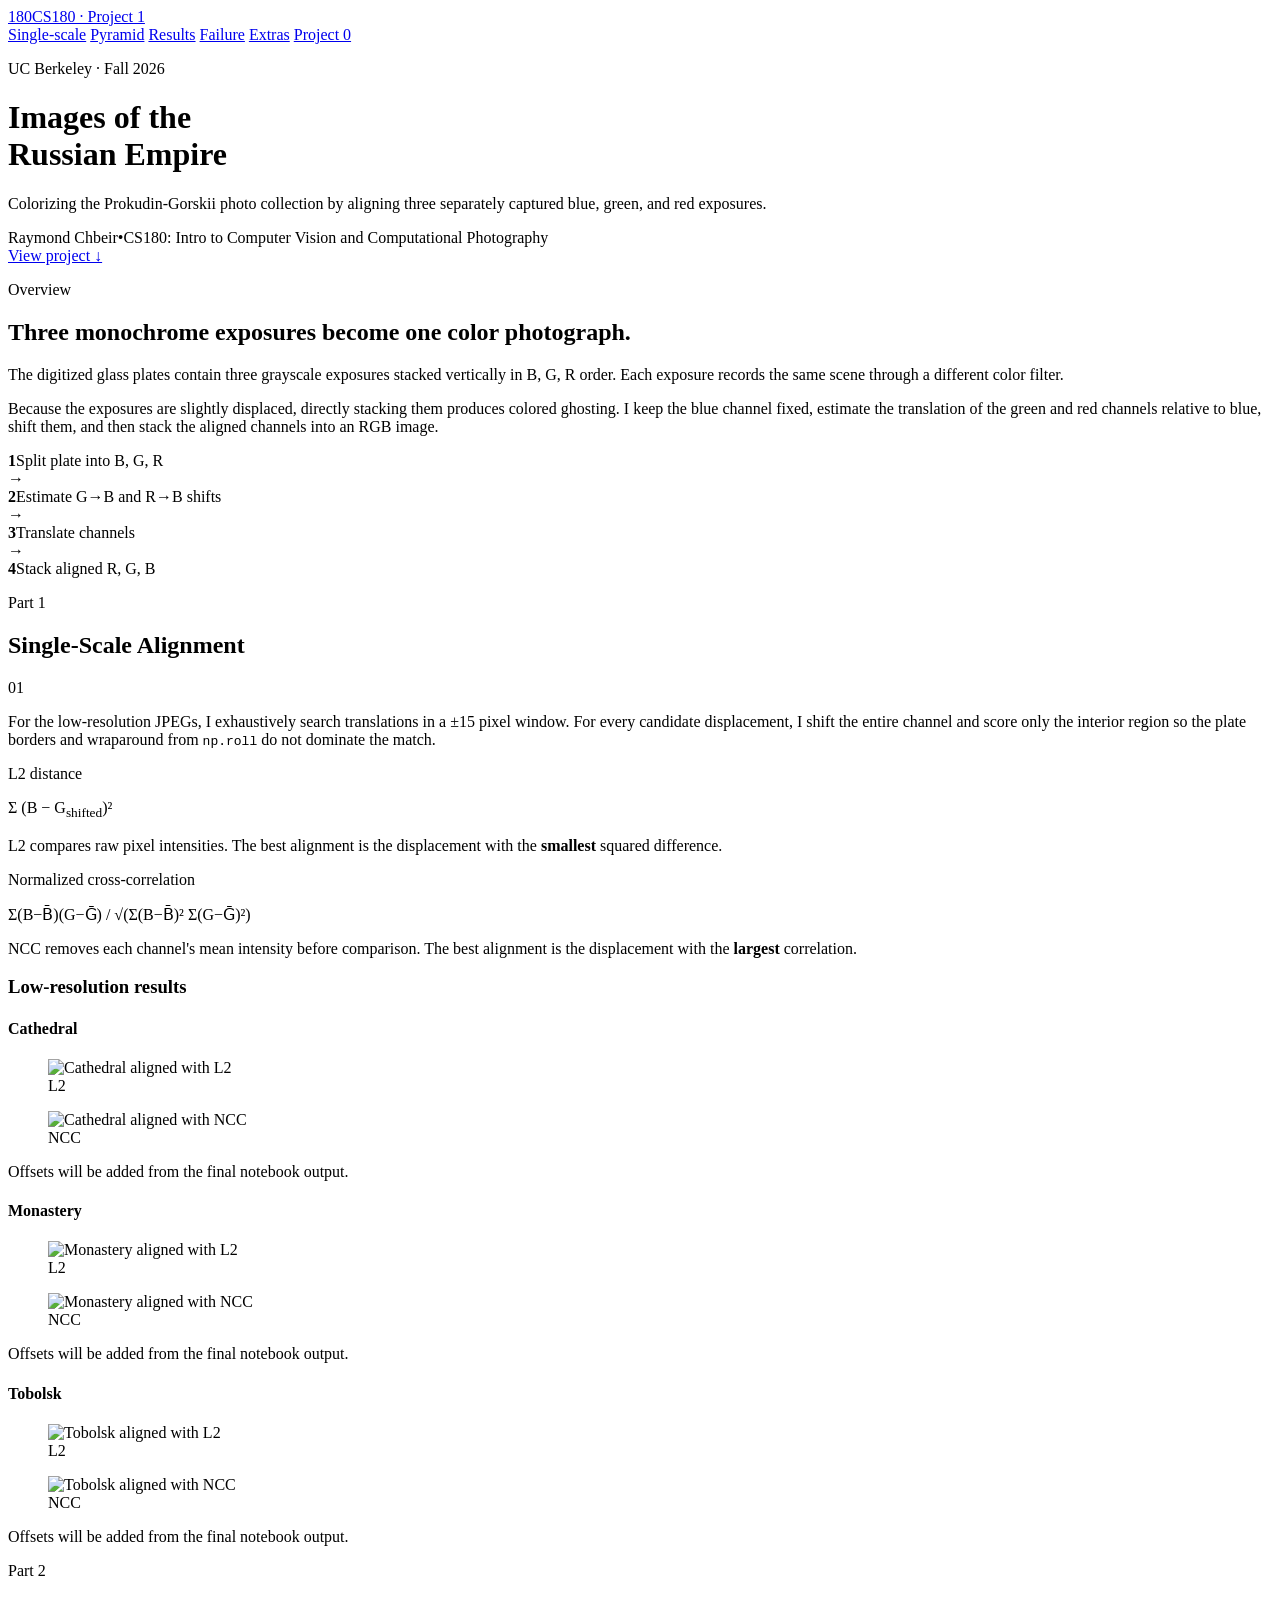
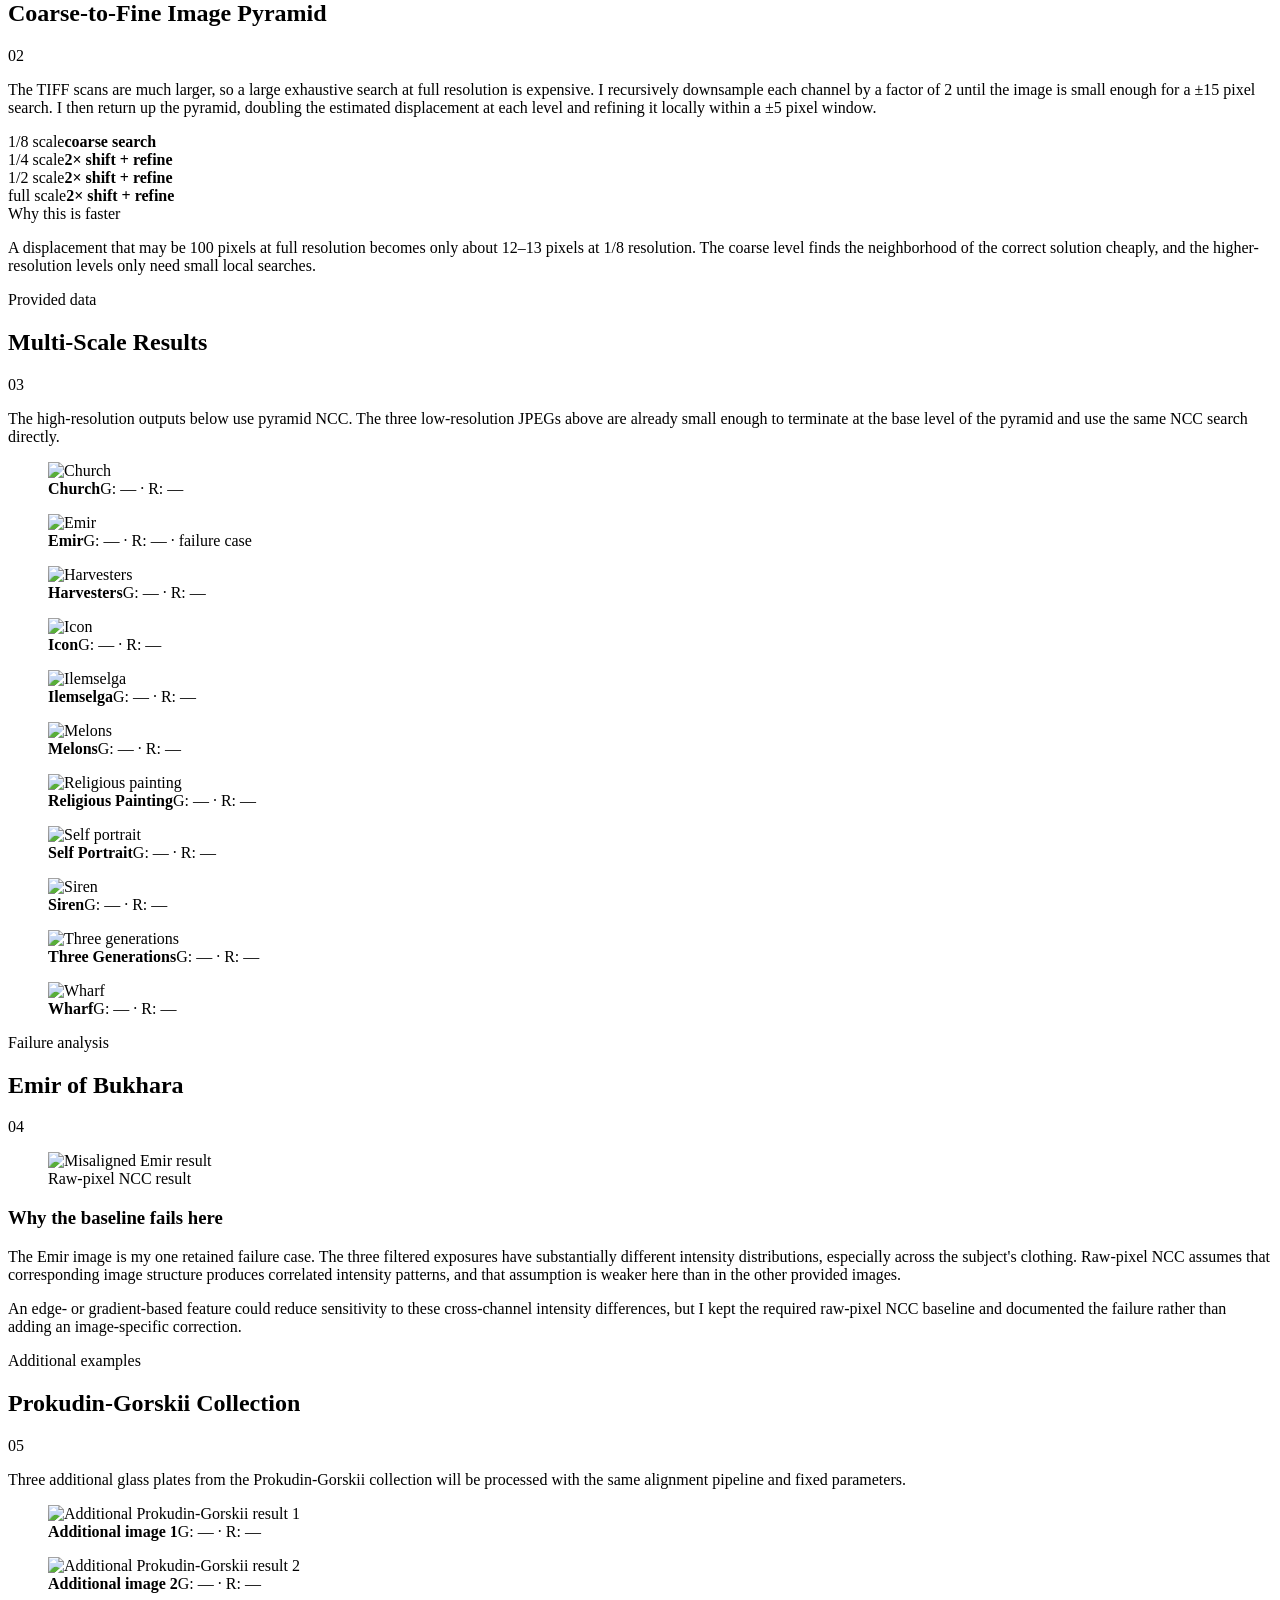
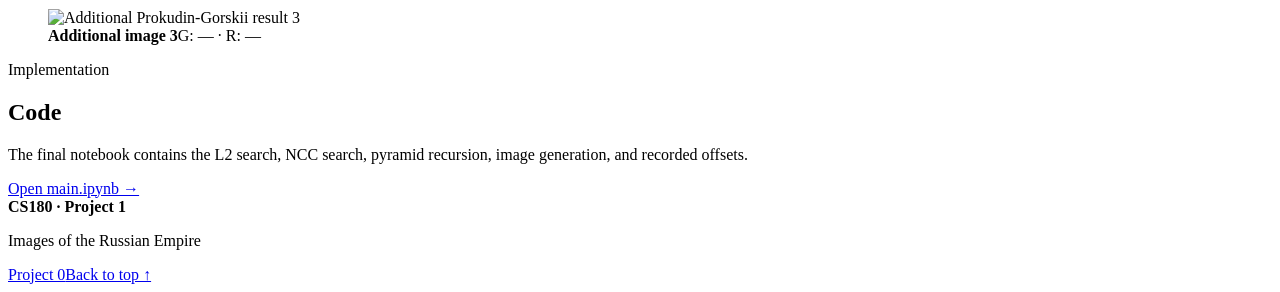
==== proj1/index.html @ a30661d8 "Add Project 1 website scaffold" ====
<!doctype html>
<html lang="en">
<head>
  <meta charset="utf-8">
  <meta name="viewport" content="width=device-width, initial-scale=1">
  <meta name="description" content="Raymond Chbeir — CS180 Project 1: Images of the Russian Empire">
  <title>CS180 Project 1 — Raymond Chbeir</title>
  <link rel="preconnect" href="https://fonts.googleapis.com">
  <link rel="preconnect" href="https://fonts.gstatic.com" crossorigin>
  <link href="https://fonts.googleapis.com/css2?family=DM+Sans:wght@400;500;600;700&family=Playfair+Display:wght@600;700&display=swap" rel="stylesheet">
  <link rel="stylesheet" href="styles.css">
</head>
<body>
<header class="hero" id="top">
  <nav class="nav shell">
    <a class="brand" href="#top"><span class="brand-mark">180</span><span>CS180 · Project 1</span></a>
    <div class="nav-links">
      <a href="#single">Single-scale</a>
      <a href="#pyramid">Pyramid</a>
      <a href="#results">Results</a>
      <a href="#failure">Failure</a>
      <a href="#extras">Extras</a>
      <a href="../">Project 0</a>
    </div>
  </nav>
  <div class="hero-content shell">
    <p class="eyebrow">UC Berkeley · Fall 2026</p>
    <h1>Images of the<br>Russian Empire</h1>
    <p class="lede">Colorizing the Prokudin-Gorskii photo collection by aligning three separately captured blue, green, and red exposures.</p>
    <div class="hero-meta"><span>Raymond Chbeir</span><span class="dot">•</span><span>CS180: Intro to Computer Vision and Computational Photography</span></div>
    <a class="scroll-btn" href="#overview">View project ↓</a>
  </div>
  <div class="hero-orb orb-one"></div><div class="hero-orb orb-two"></div>
</header>

<main>
<section class="intro shell" id="overview">
  <p class="section-kicker">Overview</p>
  <div class="intro-grid">
    <h2>Three monochrome exposures become one color photograph.</h2>
    <div>
      <p>The digitized glass plates contain three grayscale exposures stacked vertically in B, G, R order. Each exposure records the same scene through a different color filter.</p>
      <p>Because the exposures are slightly displaced, directly stacking them produces colored ghosting. I keep the blue channel fixed, estimate the translation of the green and red channels relative to blue, shift them, and then stack the aligned channels into an RGB image.</p>
    </div>
  </div>
  <div class="pipeline">
    <div><strong>1</strong><span>Split plate into B, G, R</span></div>
    <div class="arrow">→</div>
    <div><strong>2</strong><span>Estimate G→B and R→B shifts</span></div>
    <div class="arrow">→</div>
    <div><strong>3</strong><span>Translate channels</span></div>
    <div class="arrow">→</div>
    <div><strong>4</strong><span>Stack aligned R, G, B</span></div>
  </div>
</section>

<section class="project-section alt" id="single">
  <div class="shell">
    <div class="section-heading"><div><p class="section-kicker">Part 1</p><h2>Single-Scale Alignment</h2></div><span class="section-number">01</span></div>
    <p class="section-copy">For the low-resolution JPEGs, I exhaustively search translations in a ±15 pixel window. For every candidate displacement, I shift the entire channel and score only the interior region so the plate borders and wraparound from <code>np.roll</code> do not dominate the match.</p>

    <div class="method-grid">
      <article class="method-card">
        <p class="mini-label">L2 distance</p>
        <div class="formula">Σ (B − G<sub>shifted</sub>)²</div>
        <p>L2 compares raw pixel intensities. The best alignment is the displacement with the <strong>smallest</strong> squared difference.</p>
      </article>
      <article class="method-card">
        <p class="mini-label">Normalized cross-correlation</p>
        <div class="formula">Σ(B−B̄)(G−Ḡ) / √(Σ(B−B̄)² Σ(G−Ḡ)²)</div>
        <p>NCC removes each channel's mean intensity before comparison. The best alignment is the displacement with the <strong>largest</strong> correlation.</p>
      </article>
    </div>

    <h3 class="subhead">Low-resolution results</h3>
    <div class="comparison-results">
      <article class="result-pair">
        <h4>Cathedral</h4>
        <div class="pair-grid">
          <figure><img src="images/cathedral_l2.jpg" alt="Cathedral aligned with L2"><figcaption>L2</figcaption></figure>
          <figure><img src="images/cathedral_ncc.jpg" alt="Cathedral aligned with NCC"><figcaption>NCC</figcaption></figure>
        </div>
        <p class="offset">Offsets will be added from the final notebook output.</p>
      </article>
      <article class="result-pair">
        <h4>Monastery</h4>
        <div class="pair-grid">
          <figure><img src="images/monastery_l2.jpg" alt="Monastery aligned with L2"><figcaption>L2</figcaption></figure>
          <figure><img src="images/monastery_ncc.jpg" alt="Monastery aligned with NCC"><figcaption>NCC</figcaption></figure>
        </div>
        <p class="offset">Offsets will be added from the final notebook output.</p>
      </article>
      <article class="result-pair">
        <h4>Tobolsk</h4>
        <div class="pair-grid">
          <figure><img src="images/tobolsk_l2.jpg" alt="Tobolsk aligned with L2"><figcaption>L2</figcaption></figure>
          <figure><img src="images/tobolsk_ncc.jpg" alt="Tobolsk aligned with NCC"><figcaption>NCC</figcaption></figure>
        </div>
        <p class="offset">Offsets will be added from the final notebook output.</p>
      </article>
    </div>
  </div>
</section>

<section class="project-section dark" id="pyramid">
  <div class="shell">
    <div class="section-heading light-heading"><div><p class="section-kicker gold">Part 2</p><h2>Coarse-to-Fine Image Pyramid</h2></div><span class="section-number">02</span></div>
    <p class="section-copy light-copy">The TIFF scans are much larger, so a large exhaustive search at full resolution is expensive. I recursively downsample each channel by a factor of 2 until the image is small enough for a ±15 pixel search. I then return up the pyramid, doubling the estimated displacement at each level and refining it locally within a ±5 pixel window.</p>

    <div class="pyramid-visual">
      <div class="pyr-level l4"><span>1/8 scale</span><strong>coarse search</strong></div>
      <div class="pyr-level l3"><span>1/4 scale</span><strong>2× shift + refine</strong></div>
      <div class="pyr-level l2"><span>1/2 scale</span><strong>2× shift + refine</strong></div>
      <div class="pyr-level l1"><span>full scale</span><strong>2× shift + refine</strong></div>
    </div>

    <div class="explanation-card dark-card">
      <div class="explanation-label">Why this is faster</div>
      <p>A displacement that may be 100 pixels at full resolution becomes only about 12–13 pixels at 1/8 resolution. The coarse level finds the neighborhood of the correct solution cheaply, and the higher-resolution levels only need small local searches.</p>
    </div>
  </div>
</section>

<section class="project-section" id="results">
  <div class="shell">
    <div class="section-heading"><div><p class="section-kicker">Provided data</p><h2>Multi-Scale Results</h2></div><span class="section-number">03</span></div>
    <p class="section-copy">The high-resolution outputs below use pyramid NCC. The three low-resolution JPEGs above are already small enough to terminate at the base level of the pyramid and use the same NCC search directly.</p>

    <div class="result-grid">
      <figure class="result-card"><img src="images/church_pyramid_ncc.jpg" alt="Church"><figcaption><strong>Church</strong><span class="offset">G: — · R: —</span></figcaption></figure>
      <figure class="result-card failure-card"><img src="images/emir_pyramid_ncc.jpg" alt="Emir"><figcaption><strong>Emir</strong><span class="offset">G: — · R: — · failure case</span></figcaption></figure>
      <figure class="result-card"><img src="images/harvesters_pyramid_ncc.jpg" alt="Harvesters"><figcaption><strong>Harvesters</strong><span class="offset">G: — · R: —</span></figcaption></figure>
      <figure class="result-card"><img src="images/icon_pyramid_ncc.jpg" alt="Icon"><figcaption><strong>Icon</strong><span class="offset">G: — · R: —</span></figcaption></figure>
      <figure class="result-card"><img src="images/ilemselga_pyramid_ncc.jpg" alt="Ilemselga"><figcaption><strong>Ilemselga</strong><span class="offset">G: — · R: —</span></figcaption></figure>
      <figure class="result-card"><img src="images/melons_pyramid_ncc.jpg" alt="Melons"><figcaption><strong>Melons</strong><span class="offset">G: — · R: —</span></figcaption></figure>
      <figure class="result-card"><img src="images/religious_painting_pyramid_ncc.jpg" alt="Religious painting"><figcaption><strong>Religious Painting</strong><span class="offset">G: — · R: —</span></figcaption></figure>
      <figure class="result-card"><img src="images/self_portrait_pyramid_ncc.jpg" alt="Self portrait"><figcaption><strong>Self Portrait</strong><span class="offset">G: — · R: —</span></figcaption></figure>
      <figure class="result-card"><img src="images/siren_pyramid_ncc.jpg" alt="Siren"><figcaption><strong>Siren</strong><span class="offset">G: — · R: —</span></figcaption></figure>
      <figure class="result-card"><img src="images/three_generations_pyramid_ncc.jpg" alt="Three generations"><figcaption><strong>Three Generations</strong><span class="offset">G: — · R: —</span></figcaption></figure>
      <figure class="result-card"><img src="images/wharf_pyramid_ncc.jpg" alt="Wharf"><figcaption><strong>Wharf</strong><span class="offset">G: — · R: —</span></figcaption></figure>
    </div>
  </div>
</section>

<section class="project-section failure-section" id="failure">
  <div class="shell">
    <div class="section-heading"><div><p class="section-kicker">Failure analysis</p><h2>Emir of Bukhara</h2></div><span class="section-number">04</span></div>
    <div class="failure-layout">
      <figure class="failure-image"><img src="images/emir_pyramid_ncc.jpg" alt="Misaligned Emir result"><figcaption>Raw-pixel NCC result</figcaption></figure>
      <div class="failure-copy">
        <h3>Why the baseline fails here</h3>
        <p>The Emir image is my one retained failure case. The three filtered exposures have substantially different intensity distributions, especially across the subject's clothing. Raw-pixel NCC assumes that corresponding image structure produces correlated intensity patterns, and that assumption is weaker here than in the other provided images.</p>
        <p>An edge- or gradient-based feature could reduce sensitivity to these cross-channel intensity differences, but I kept the required raw-pixel NCC baseline and documented the failure rather than adding an image-specific correction.</p>
      </div>
    </div>
  </div>
</section>

<section class="project-section alt" id="extras">
  <div class="shell">
    <div class="section-heading"><div><p class="section-kicker">Additional examples</p><h2>Prokudin-Gorskii Collection</h2></div><span class="section-number">05</span></div>
    <p class="section-copy">Three additional glass plates from the Prokudin-Gorskii collection will be processed with the same alignment pipeline and fixed parameters.</p>
    <div class="result-grid extras-grid">
      <figure class="result-card"><img src="images/extra_1.jpg" alt="Additional Prokudin-Gorskii result 1"><figcaption><strong>Additional image 1</strong><span class="offset">G: — · R: —</span></figcaption></figure>
      <figure class="result-card"><img src="images/extra_2.jpg" alt="Additional Prokudin-Gorskii result 2"><figcaption><strong>Additional image 2</strong><span class="offset">G: — · R: —</span></figcaption></figure>
      <figure class="result-card"><img src="images/extra_3.jpg" alt="Additional Prokudin-Gorskii result 3"><figcaption><strong>Additional image 3</strong><span class="offset">G: — · R: —</span></figcaption></figure>
    </div>
  </div>
</section>

<section class="code-section">
  <div class="shell code-callout">
    <div><p class="section-kicker">Implementation</p><h2>Code</h2><p>The final notebook contains the L2 search, NCC search, pyramid recursion, image generation, and recorded offsets.</p></div>
    <a class="code-link" href="code/main.ipynb">Open main.ipynb →</a>
  </div>
</section>
</main>

<footer><div class="shell footer-content"><div><strong>CS180 · Project 1</strong><p>Images of the Russian Empire</p></div><div class="footer-links"><a href="../">Project 0</a><a href="#top">Back to top ↑</a></div></div></footer>
</body>
</html>
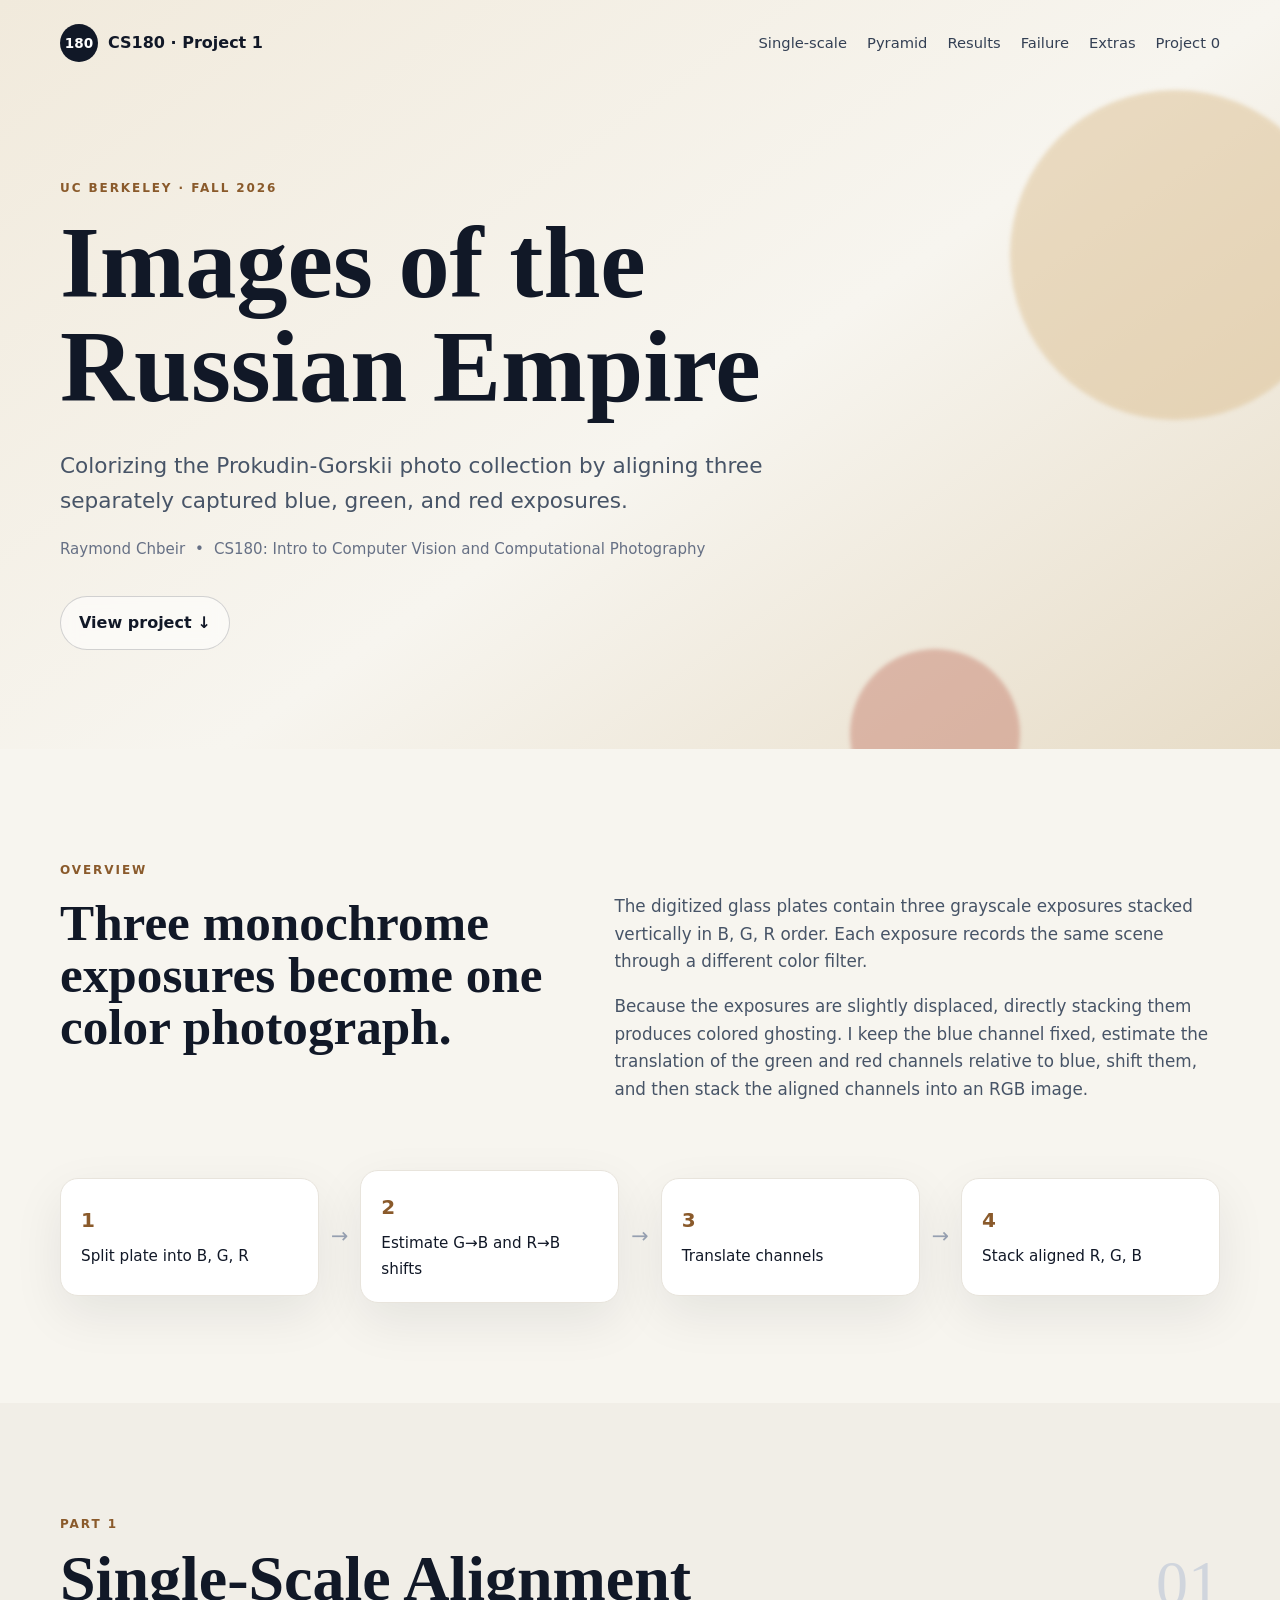
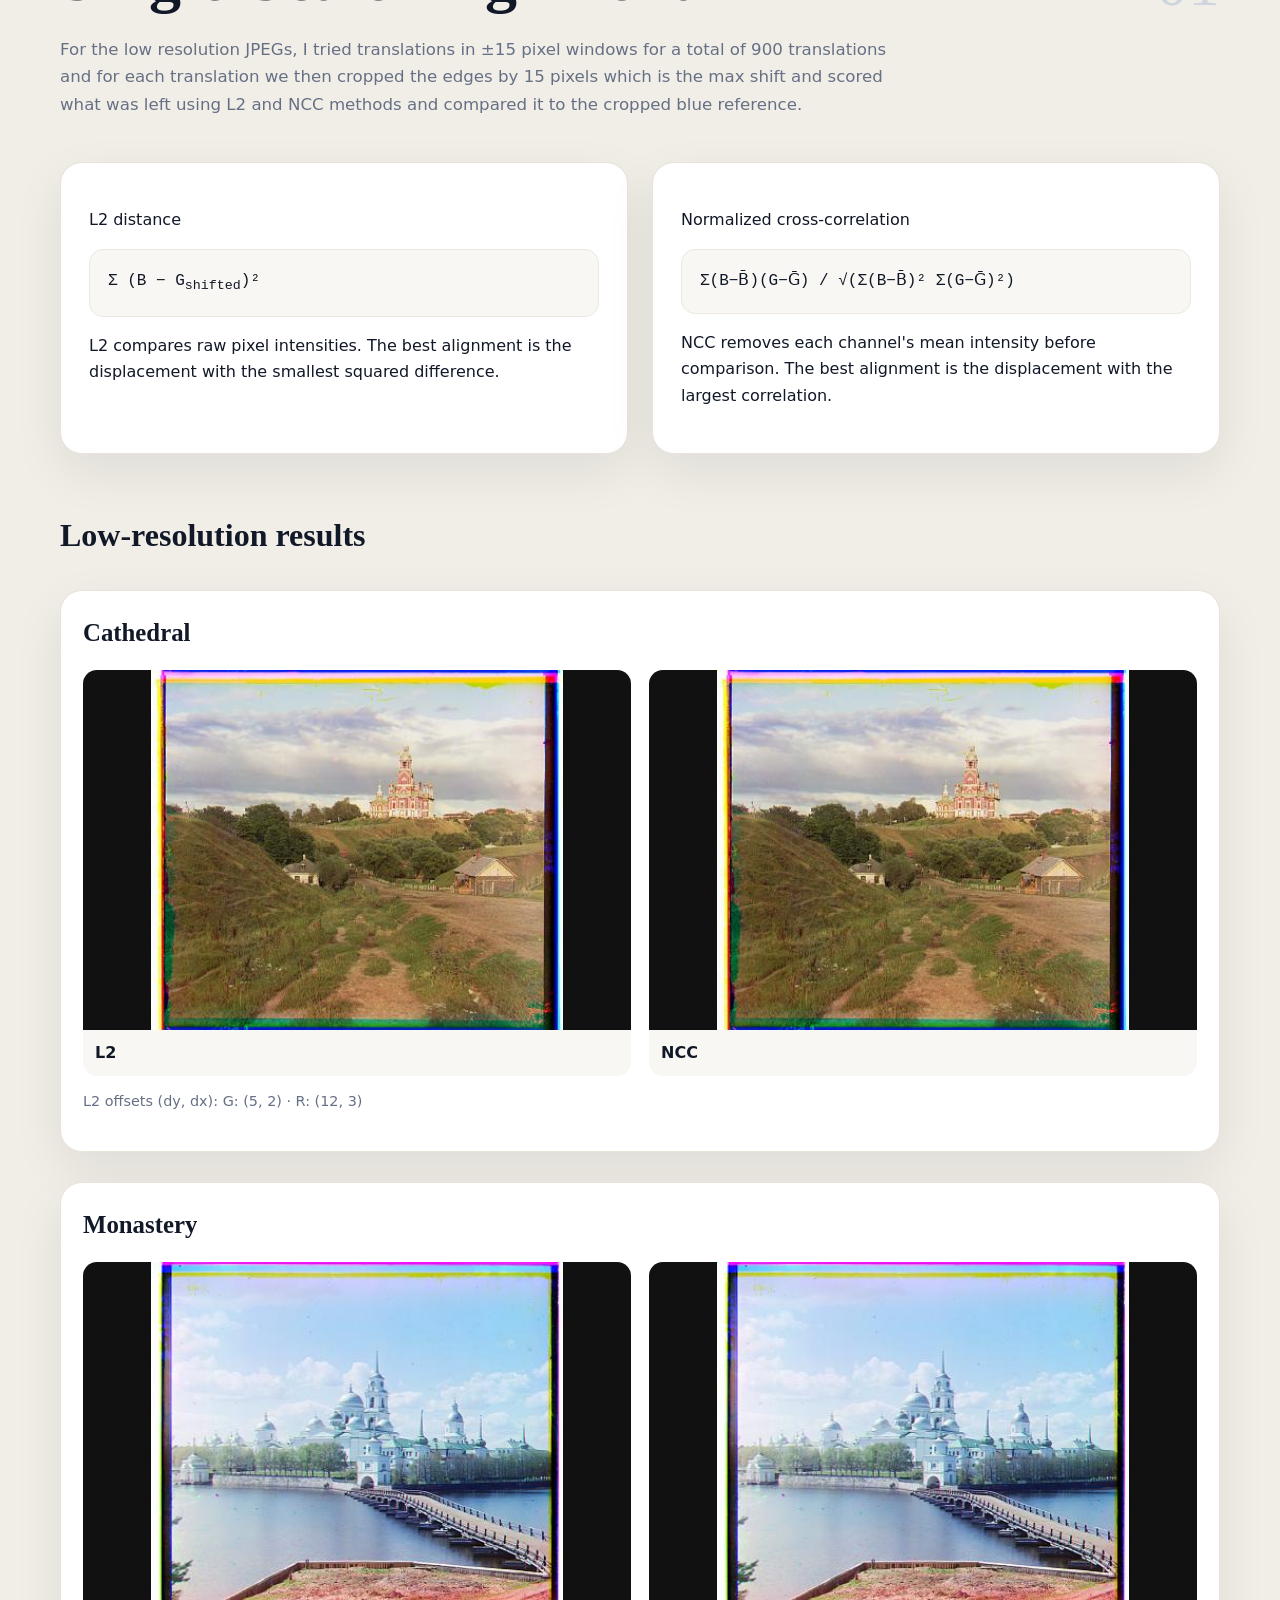
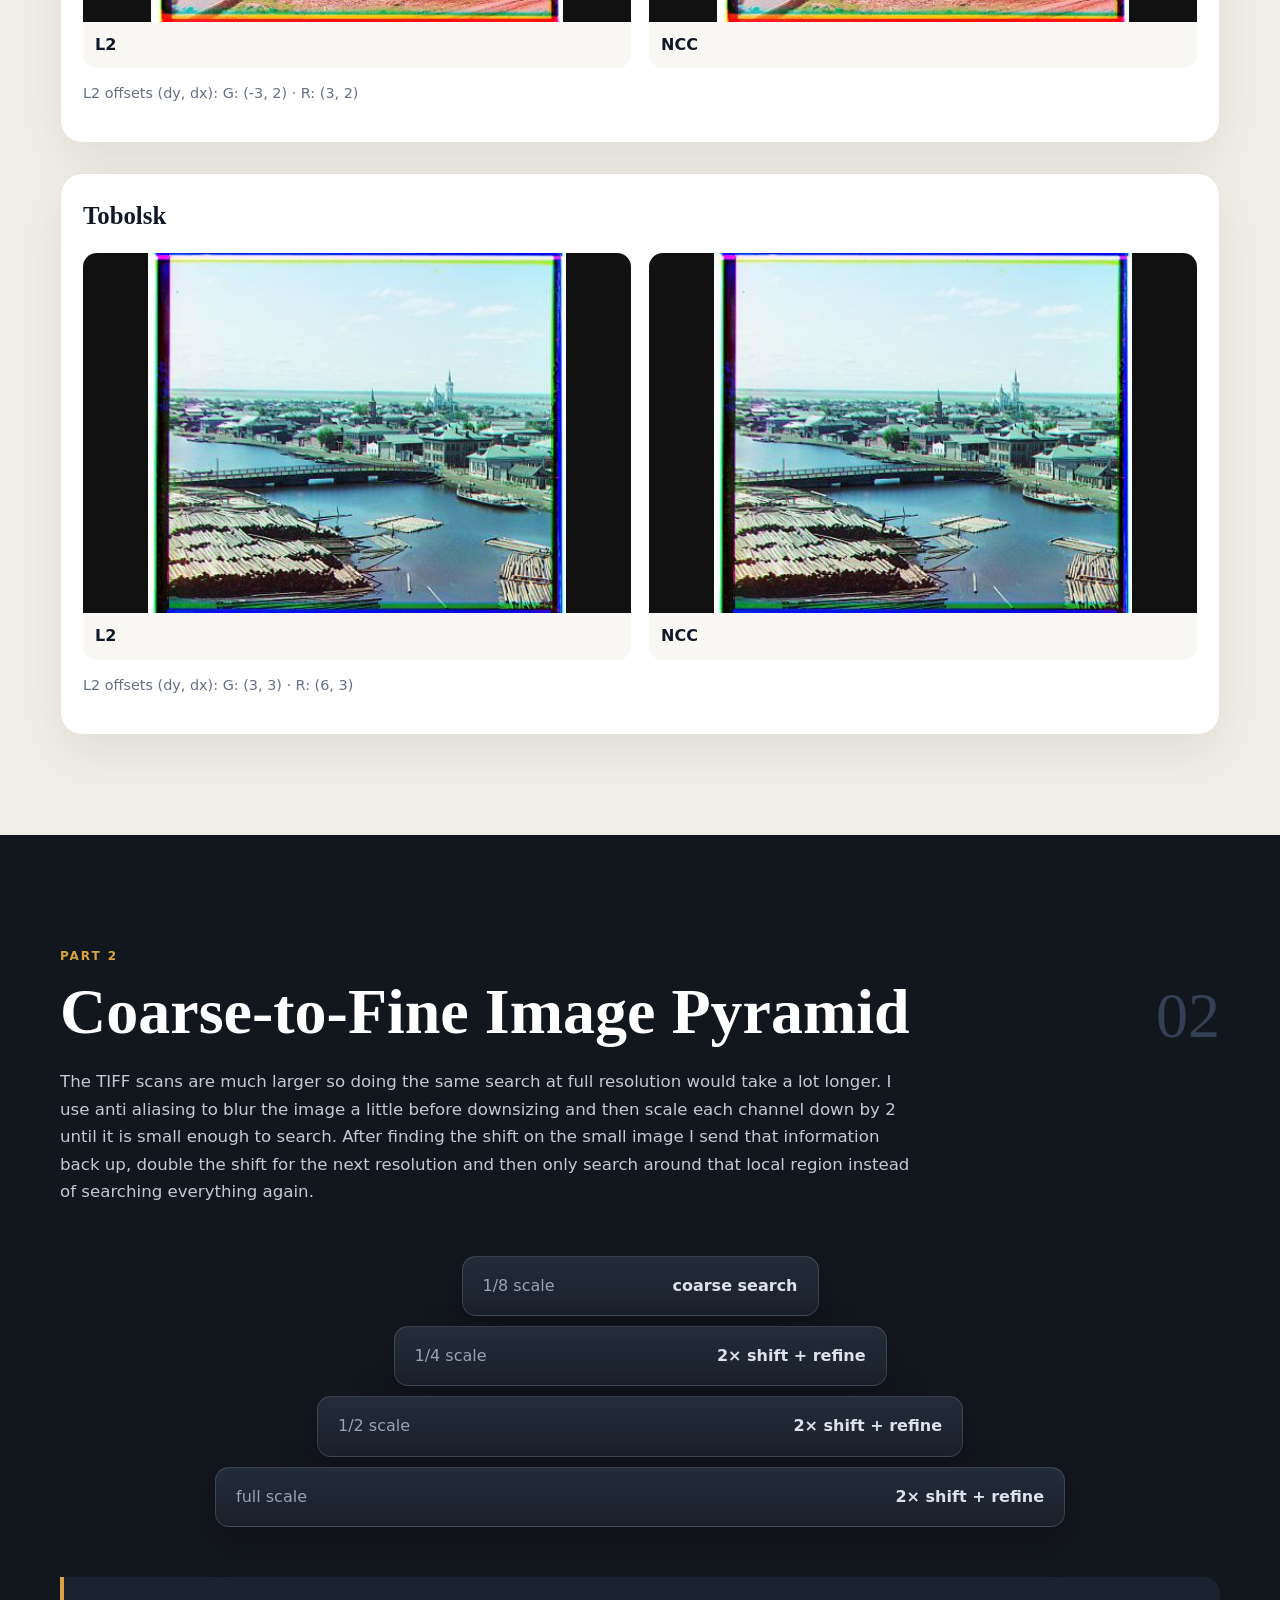
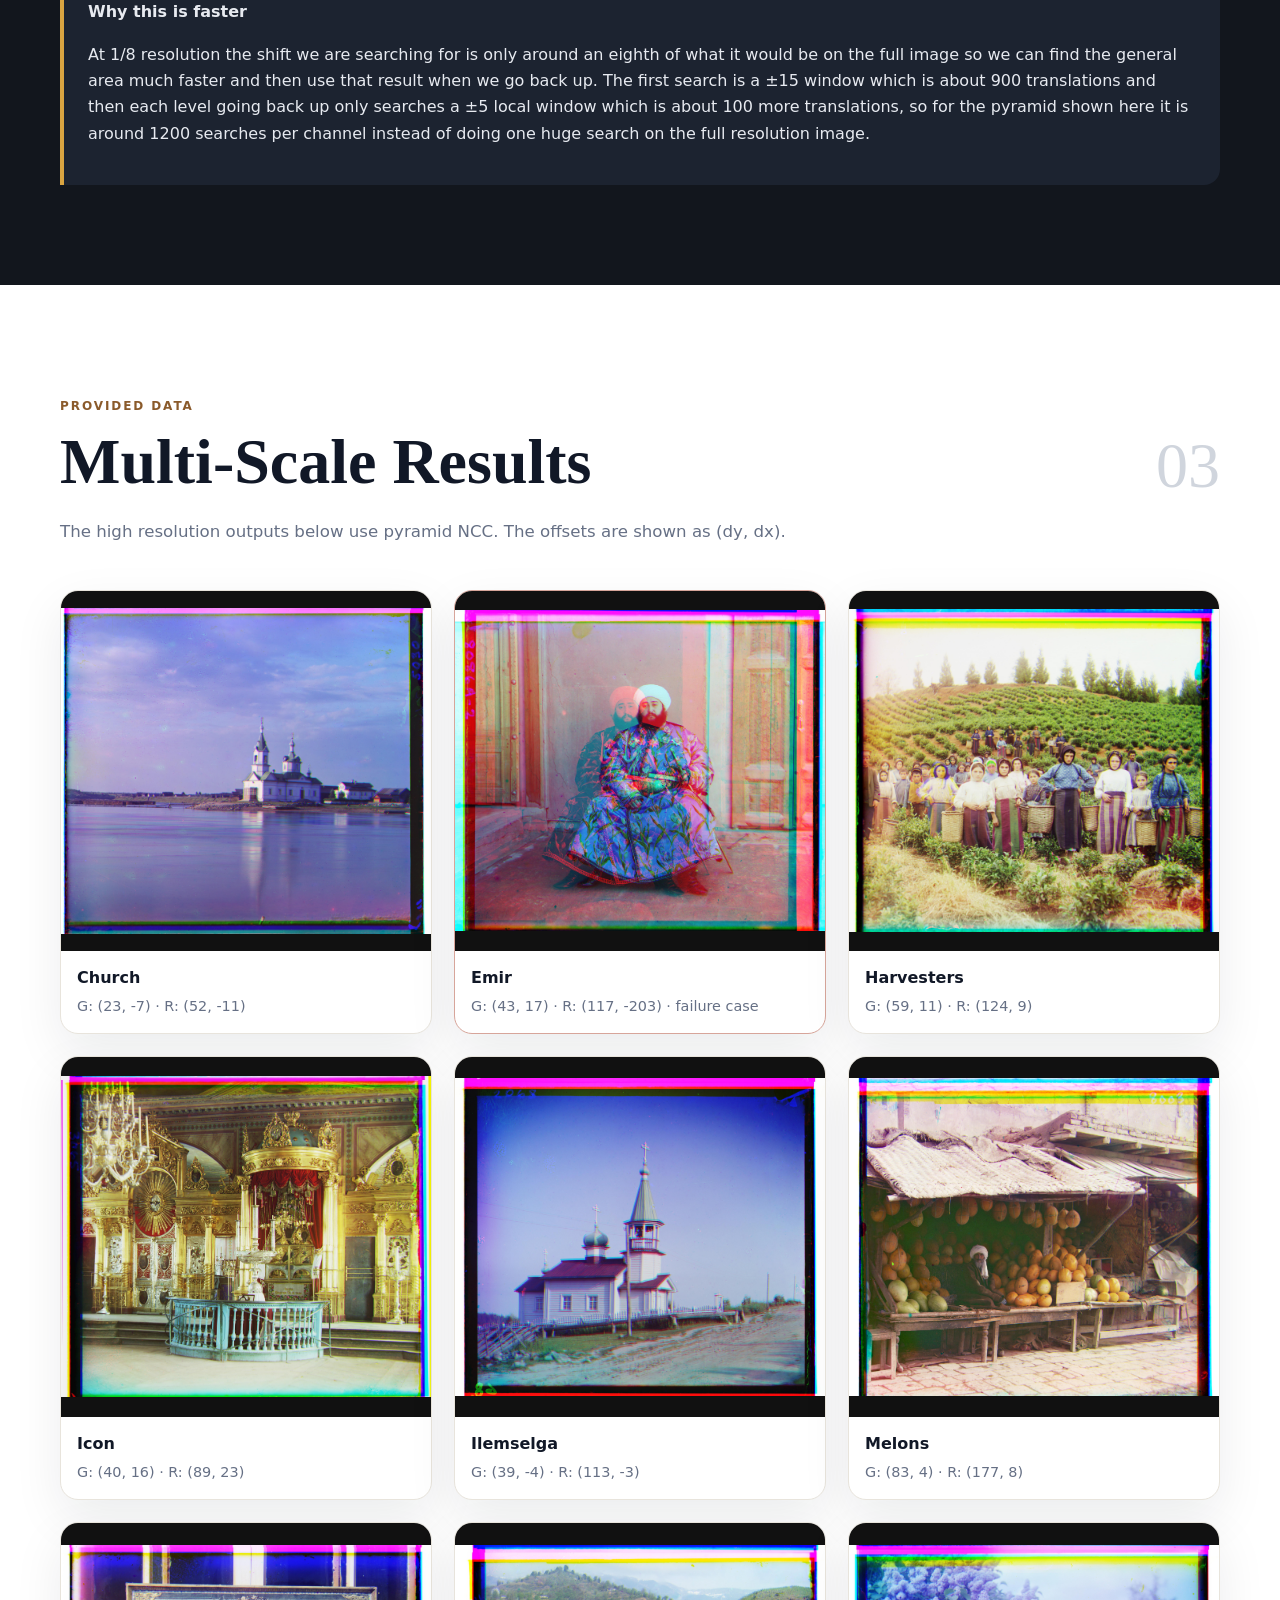
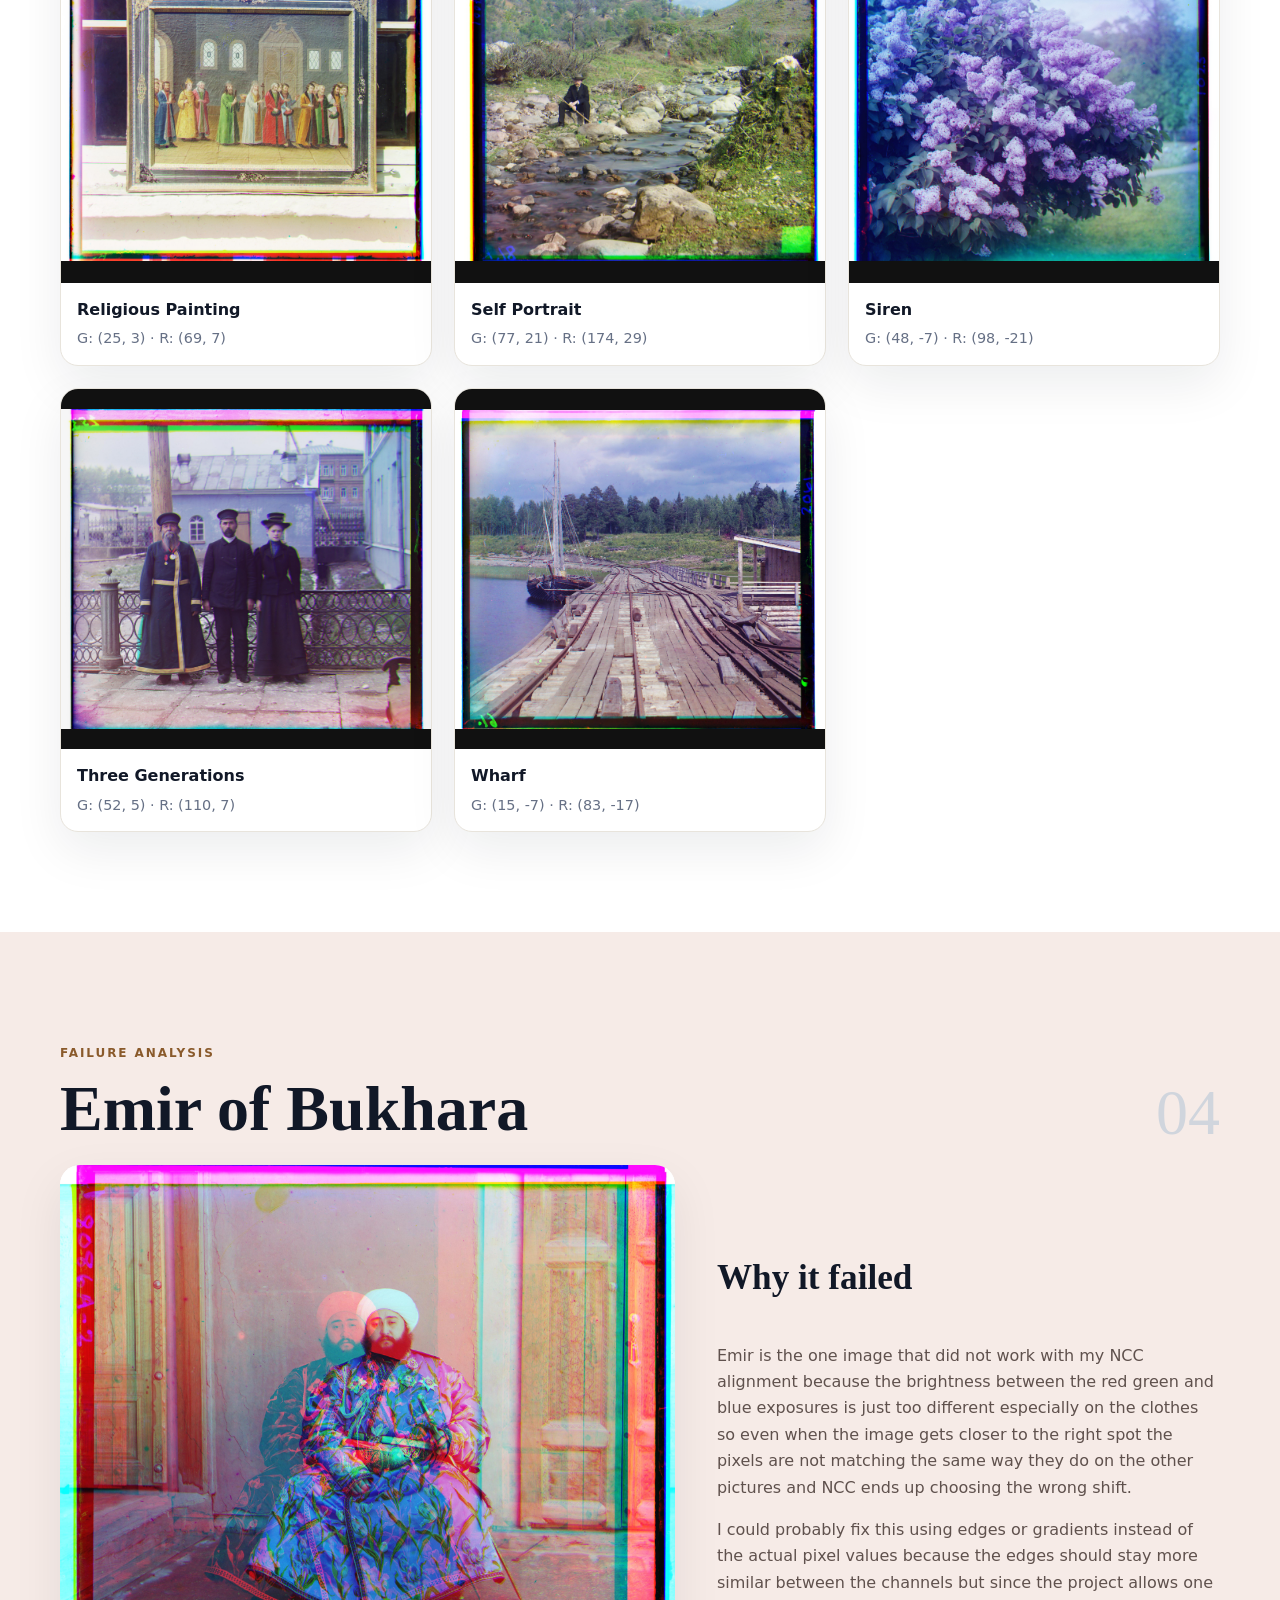
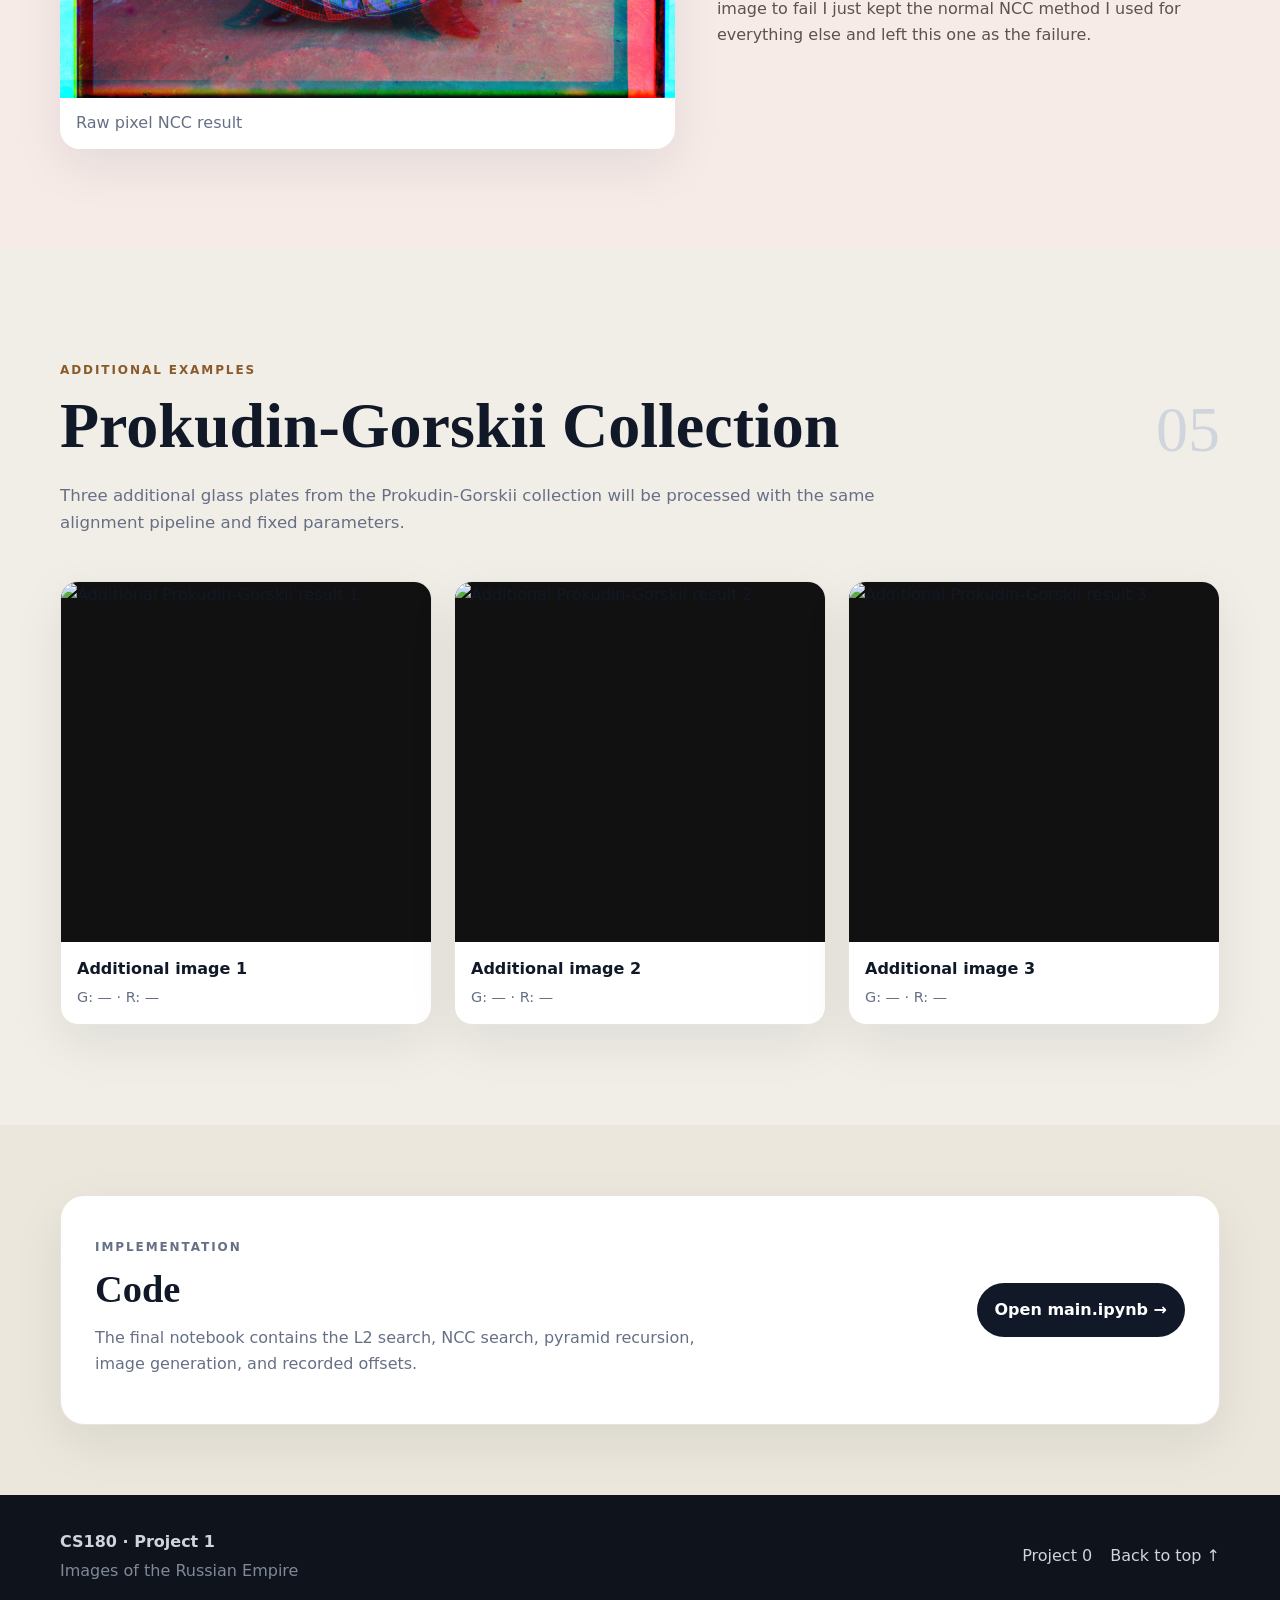
==== commit 65f15bc7: "Update Project 1 writeup, offsets, pyramid explanation, and image path" ====
--- a/proj1/index.html
+++ b/proj1/index.html
@@ -57,18 +57,18 @@
 <section class="project-section alt" id="single">
   <div class="shell">
     <div class="section-heading"><div><p class="section-kicker">Part 1</p><h2>Single-Scale Alignment</h2></div><span class="section-number">01</span></div>
-    <p class="section-copy">For the low-resolution JPEGs, I exhaustively search translations in a ±15 pixel window. For every candidate displacement, I shift the entire channel and score only the interior region so the plate borders and wraparound from <code>np.roll</code> do not dominate the match.</p>
+    <p class="section-copy">For the low resolution JPEGs, I tried translations in ±15 pixel windows for a total of 900 translations and for each translation we then cropped the edges by 15 pixels which is the max shift and scored what was left using L2 and NCC methods and compared it to the cropped blue reference.</p>
 
     <div class="method-grid">
       <article class="method-card">
-        <p class="mini-label">L2 distance</p>
+        <p>L2 distance</p>
         <div class="formula">Σ (B − G<sub>shifted</sub>)²</div>
-        <p>L2 compares raw pixel intensities. The best alignment is the displacement with the <strong>smallest</strong> squared difference.</p>
+        <p>L2 compares raw pixel intensities. The best alignment is the displacement with the smallest squared difference.</p>
       </article>
       <article class="method-card">
-        <p class="mini-label">Normalized cross-correlation</p>
+        <p>Normalized cross-correlation</p>
         <div class="formula">Σ(B−B̄)(G−Ḡ) / √(Σ(B−B̄)² Σ(G−Ḡ)²)</div>
-        <p>NCC removes each channel's mean intensity before comparison. The best alignment is the displacement with the <strong>largest</strong> correlation.</p>
+        <p>NCC removes each channel's mean intensity before comparison. The best alignment is the displacement with the largest correlation.</p>
       </article>
     </div>
 
@@ -80,7 +80,7 @@
           <figure><img src="images/cathedral_l2.jpg" alt="Cathedral aligned with L2"><figcaption>L2</figcaption></figure>
           <figure><img src="images/cathedral_ncc.jpg" alt="Cathedral aligned with NCC"><figcaption>NCC</figcaption></figure>
         </div>
-        <p class="offset">Offsets will be added from the final notebook output.</p>
+        <p class="offset">L2 offsets (dy, dx): G: (5, 2) · R: (12, 3)</p>
       </article>
       <article class="result-pair">
         <h4>Monastery</h4>
@@ -88,7 +88,7 @@
           <figure><img src="images/monastery_l2.jpg" alt="Monastery aligned with L2"><figcaption>L2</figcaption></figure>
           <figure><img src="images/monastery_ncc.jpg" alt="Monastery aligned with NCC"><figcaption>NCC</figcaption></figure>
         </div>
-        <p class="offset">Offsets will be added from the final notebook output.</p>
+        <p class="offset">L2 offsets (dy, dx): G: (-3, 2) · R: (3, 2)</p>
       </article>
       <article class="result-pair">
         <h4>Tobolsk</h4>
@@ -96,7 +96,7 @@
           <figure><img src="images/tobolsk_l2.jpg" alt="Tobolsk aligned with L2"><figcaption>L2</figcaption></figure>
           <figure><img src="images/tobolsk_ncc.jpg" alt="Tobolsk aligned with NCC"><figcaption>NCC</figcaption></figure>
         </div>
-        <p class="offset">Offsets will be added from the final notebook output.</p>
+        <p class="offset">L2 offsets (dy, dx): G: (3, 3) · R: (6, 3)</p>
       </article>
     </div>
   </div>
@@ -105,7 +105,7 @@
 <section class="project-section dark" id="pyramid">
   <div class="shell">
     <div class="section-heading light-heading"><div><p class="section-kicker gold">Part 2</p><h2>Coarse-to-Fine Image Pyramid</h2></div><span class="section-number">02</span></div>
-    <p class="section-copy light-copy">The TIFF scans are much larger, so a large exhaustive search at full resolution is expensive. I recursively downsample each channel by a factor of 2 until the image is small enough for a ±15 pixel search. I then return up the pyramid, doubling the estimated displacement at each level and refining it locally within a ±5 pixel window.</p>
+    <p class="section-copy light-copy">The TIFF scans are much larger so doing the same search at full resolution would take a lot longer. I use anti aliasing to blur the image a little before downsizing and then scale each channel down by 2 until it is small enough to search. After finding the shift on the small image I send that information back up, double the shift for the next resolution and then only search around that local region instead of searching everything again.</p>
 
     <div class="pyramid-visual">
       <div class="pyr-level l4"><span>1/8 scale</span><strong>coarse search</strong></div>
@@ -116,7 +116,7 @@
 
     <div class="explanation-card dark-card">
       <div class="explanation-label">Why this is faster</div>
-      <p>A displacement that may be 100 pixels at full resolution becomes only about 12–13 pixels at 1/8 resolution. The coarse level finds the neighborhood of the correct solution cheaply, and the higher-resolution levels only need small local searches.</p>
+      <p>At 1/8 resolution the shift we are searching for is only around an eighth of what it would be on the full image so we can find the general area much faster and then use that result when we go back up. The first search is a ±15 window which is about 900 translations and then each level going back up only searches a ±5 local window which is about 100 more translations, so for the pyramid shown here it is around 1200 searches per channel instead of doing one huge search on the full resolution image.</p>
     </div>
   </div>
 </section>
@@ -124,20 +124,20 @@
 <section class="project-section" id="results">
   <div class="shell">
     <div class="section-heading"><div><p class="section-kicker">Provided data</p><h2>Multi-Scale Results</h2></div><span class="section-number">03</span></div>
-    <p class="section-copy">The high-resolution outputs below use pyramid NCC. The three low-resolution JPEGs above are already small enough to terminate at the base level of the pyramid and use the same NCC search directly.</p>
+    <p class="section-copy">The high resolution outputs below use pyramid NCC. The offsets are shown as (dy, dx).</p>
 
     <div class="result-grid">
-      <figure class="result-card"><img src="images/church_pyramid_ncc.jpg" alt="Church"><figcaption><strong>Church</strong><span class="offset">G: — · R: —</span></figcaption></figure>
-      <figure class="result-card failure-card"><img src="images/emir_pyramid_ncc.jpg" alt="Emir"><figcaption><strong>Emir</strong><span class="offset">G: — · R: — · failure case</span></figcaption></figure>
-      <figure class="result-card"><img src="images/harvesters_pyramid_ncc.jpg" alt="Harvesters"><figcaption><strong>Harvesters</strong><span class="offset">G: — · R: —</span></figcaption></figure>
-      <figure class="result-card"><img src="images/icon_pyramid_ncc.jpg" alt="Icon"><figcaption><strong>Icon</strong><span class="offset">G: — · R: —</span></figcaption></figure>
-      <figure class="result-card"><img src="images/ilemselga_pyramid_ncc.jpg" alt="Ilemselga"><figcaption><strong>Ilemselga</strong><span class="offset">G: — · R: —</span></figcaption></figure>
-      <figure class="result-card"><img src="images/melons_pyramid_ncc.jpg" alt="Melons"><figcaption><strong>Melons</strong><span class="offset">G: — · R: —</span></figcaption></figure>
-      <figure class="result-card"><img src="images/religious_painting_pyramid_ncc.jpg" alt="Religious painting"><figcaption><strong>Religious Painting</strong><span class="offset">G: — · R: —</span></figcaption></figure>
-      <figure class="result-card"><img src="images/self_portrait_pyramid_ncc.jpg" alt="Self portrait"><figcaption><strong>Self Portrait</strong><span class="offset">G: — · R: —</span></figcaption></figure>
-      <figure class="result-card"><img src="images/siren_pyramid_ncc.jpg" alt="Siren"><figcaption><strong>Siren</strong><span class="offset">G: — · R: —</span></figcaption></figure>
-      <figure class="result-card"><img src="images/three_generations_pyramid_ncc.jpg" alt="Three generations"><figcaption><strong>Three Generations</strong><span class="offset">G: — · R: —</span></figcaption></figure>
-      <figure class="result-card"><img src="images/wharf_pyramid_ncc.jpg" alt="Wharf"><figcaption><strong>Wharf</strong><span class="offset">G: — · R: —</span></figcaption></figure>
+      <figure class="result-card"><img src="images/church_pyramid_ncc.jpg" alt="Church"><figcaption><strong>Church</strong><span class="offset">G: (23, -7) · R: (52, -11)</span></figcaption></figure>
+      <figure class="result-card failure-card"><img src="images/emir_pyramid_ncc.jpg" alt="Emir"><figcaption><strong>Emir</strong><span class="offset">G: (43, 17) · R: (117, -203) · failure case</span></figcaption></figure>
+      <figure class="result-card"><img src="images/harvesters_pyramid_ncc.jpg" alt="Harvesters"><figcaption><strong>Harvesters</strong><span class="offset">G: (59, 11) · R: (124, 9)</span></figcaption></figure>
+      <figure class="result-card"><img src="images/icon_pyramid_ncc.jpg" alt="Icon"><figcaption><strong>Icon</strong><span class="offset">G: (40, 16) · R: (89, 23)</span></figcaption></figure>
+      <figure class="result-card"><img src="images/ilemselga_pyramid_ncc.jpg" alt="Ilemselga"><figcaption><strong>Ilemselga</strong><span class="offset">G: (39, -4) · R: (113, -3)</span></figcaption></figure>
+      <figure class="result-card"><img src="images/melons_pyramid_ncc.jpg" alt="Melons"><figcaption><strong>Melons</strong><span class="offset">G: (83, 4) · R: (177, 8)</span></figcaption></figure>
+      <figure class="result-card"><img src="images/religous_painting_pyramid_ncc.jpg" alt="Religious painting"><figcaption><strong>Religious Painting</strong><span class="offset">G: (25, 3) · R: (69, 7)</span></figcaption></figure>
+      <figure class="result-card"><img src="images/self_portrait_pyramid_ncc.jpg" alt="Self portrait"><figcaption><strong>Self Portrait</strong><span class="offset">G: (77, 21) · R: (174, 29)</span></figcaption></figure>
+      <figure class="result-card"><img src="images/siren_pyramid_ncc.jpg" alt="Siren"><figcaption><strong>Siren</strong><span class="offset">G: (48, -7) · R: (98, -21)</span></figcaption></figure>
+      <figure class="result-card"><img src="images/three_generations_pyramid_ncc.jpg" alt="Three generations"><figcaption><strong>Three Generations</strong><span class="offset">G: (52, 5) · R: (110, 7)</span></figcaption></figure>
+      <figure class="result-card"><img src="images/wharf_pyramid_ncc.jpg" alt="Wharf"><figcaption><strong>Wharf</strong><span class="offset">G: (15, -7) · R: (83, -17)</span></figcaption></figure>
     </div>
   </div>
 </section>
@@ -146,11 +146,11 @@
   <div class="shell">
     <div class="section-heading"><div><p class="section-kicker">Failure analysis</p><h2>Emir of Bukhara</h2></div><span class="section-number">04</span></div>
     <div class="failure-layout">
-      <figure class="failure-image"><img src="images/emir_pyramid_ncc.jpg" alt="Misaligned Emir result"><figcaption>Raw-pixel NCC result</figcaption></figure>
+      <figure class="failure-image"><img src="images/emir_pyramid_ncc.jpg" alt="Misaligned Emir result"><figcaption>Raw pixel NCC result</figcaption></figure>
       <div class="failure-copy">
-        <h3>Why the baseline fails here</h3>
-        <p>The Emir image is my one retained failure case. The three filtered exposures have substantially different intensity distributions, especially across the subject's clothing. Raw-pixel NCC assumes that corresponding image structure produces correlated intensity patterns, and that assumption is weaker here than in the other provided images.</p>
-        <p>An edge- or gradient-based feature could reduce sensitivity to these cross-channel intensity differences, but I kept the required raw-pixel NCC baseline and documented the failure rather than adding an image-specific correction.</p>
+        <h3>Why it failed</h3>
+        <p>Emir is the one image that did not work with my NCC alignment because the brightness between the red green and blue exposures is just too different especially on the clothes so even when the image gets closer to the right spot the pixels are not matching the same way they do on the other pictures and NCC ends up choosing the wrong shift.</p>
+        <p>I could probably fix this using edges or gradients instead of the actual pixel values because the edges should stay more similar between the channels but since the project allows one image to fail I just kept the normal NCC method I used for everything else and left this one as the failure.</p>
       </div>
     </div>
   </div>
--- a/proj1/styles.css
+++ b/proj1/styles.css
@@ -0,0 +1,112 @@
+:root{
+  --ink:#111827;
+  --muted:#667085;
+  --paper:#f7f5ef;
+  --white:#ffffff;
+  --line:#e8e4dc;
+  --accent:#8a5a2b;
+  --accent-2:#d9a441;
+  --dark:#12161d;
+  --dark-2:#1c2330;
+  --shadow:0 18px 50px rgba(17,24,39,.08);
+}
+*{box-sizing:border-box}
+html{scroll-behavior:smooth}
+body{margin:0;font-family:"DM Sans",system-ui,-apple-system,sans-serif;color:var(--ink);background:var(--paper);line-height:1.65}
+img{max-width:100%;display:block}
+a{color:inherit;text-decoration:none}
+code{font-family:ui-monospace,SFMono-Regular,Menlo,monospace;background:rgba(17,24,39,.07);padding:.12rem .35rem;border-radius:.35rem}
+.shell{width:min(1160px,calc(100% - 40px));margin-inline:auto}
+.hero{position:relative;overflow:hidden;min-height:76vh;background:linear-gradient(145deg,#f1eadc 0%,#f7f5ef 55%,#e7dcc7 100%);display:flex;flex-direction:column}
+.nav{display:flex;align-items:center;justify-content:space-between;padding:24px 0;position:relative;z-index:3}
+.brand{display:flex;align-items:center;gap:10px;font-weight:700}
+.brand-mark{width:38px;height:38px;border-radius:50%;display:grid;place-items:center;background:var(--ink);color:white;font-size:.85rem}
+.nav-links{display:flex;gap:20px;flex-wrap:wrap;font-size:.92rem;color:#344054}
+.nav-links a:hover{color:var(--accent)}
+.hero-content{position:relative;z-index:2;padding:9vh 0 11vh}
+.eyebrow,.section-kicker,.mini-label{text-transform:uppercase;letter-spacing:.16em;font-size:.75rem;font-weight:700;color:var(--accent)}
+.hero h1,.intro h2,.section-heading h2,.code-callout h2{font-family:"Playfair Display",serif;line-height:1.02;margin:.25rem 0}
+.hero h1{font-size:clamp(3.5rem,8vw,7.4rem);max-width:900px}
+.lede{font-size:clamp(1.08rem,2vw,1.35rem);max-width:760px;color:#475467;margin:28px 0 18px}
+.hero-meta{display:flex;gap:10px;align-items:center;flex-wrap:wrap;color:#667085;font-size:.94rem}
+.scroll-btn{display:inline-flex;margin-top:34px;padding:13px 18px;border:1px solid rgba(17,24,39,.18);border-radius:999px;background:rgba(255,255,255,.55);backdrop-filter:blur(8px);font-weight:600}
+.hero-orb{position:absolute;border-radius:50%;filter:blur(2px);opacity:.5}
+.orb-one{width:330px;height:330px;background:#dcbf91;right:-60px;top:90px}
+.orb-two{width:170px;height:170px;background:#c88473;right:260px;bottom:-70px}
+.intro{padding:100px 0}
+.intro-grid{display:grid;grid-template-columns:1fr 1.25fr;gap:70px;align-items:start}
+.intro h2{font-size:clamp(2.2rem,4vw,4rem)}
+.intro-grid p{margin-top:0;color:#475467;font-size:1.05rem}
+.pipeline{margin-top:50px;display:grid;grid-template-columns:1fr auto 1fr auto 1fr auto 1fr;gap:12px;align-items:center}
+.pipeline>div:not(.arrow){background:white;border:1px solid var(--line);padding:20px;border-radius:18px;box-shadow:var(--shadow);min-height:118px;display:flex;flex-direction:column;gap:7px;justify-content:center}
+.pipeline strong{font-size:1.25rem;color:var(--accent)}
+.pipeline span{font-size:.95rem}
+.arrow{font-size:1.3rem;color:#98a2b3}
+.project-section{padding:100px 0;background:#fff}
+.project-section.alt{background:#f1eee7}
+.project-section.dark{background:var(--dark);color:white}
+.section-heading{display:flex;justify-content:space-between;align-items:end;gap:30px;margin-bottom:20px}
+.section-heading h2{font-size:clamp(2.5rem,5vw,4.8rem)}
+.section-number{font-family:"Playfair Display",serif;font-size:4rem;color:#d0d5dd;line-height:1}
+.light-heading .section-number{color:#344054}
+.gold{color:var(--accent-2)}
+.section-copy{max-width:850px;color:#667085;font-size:1.04rem;margin-bottom:44px}
+.light-copy{color:#c4c9d4}
+.method-grid{display:grid;grid-template-columns:1fr 1fr;gap:24px;margin:30px 0 55px}
+.method-card{background:#fff;border:1px solid var(--line);border-radius:22px;padding:28px;box-shadow:var(--shadow)}
+.formula{font-family:ui-monospace,SFMono-Regular,Menlo,monospace;background:#f8f7f3;border:1px solid #ece8df;border-radius:14px;padding:18px;margin:12px 0 16px;overflow-x:auto}
+.subhead{font-family:"Playfair Display",serif;font-size:2rem;margin:15px 0 28px}
+.comparison-results{display:grid;gap:30px}
+.result-pair{background:#fff;border:1px solid var(--line);border-radius:22px;padding:22px;box-shadow:var(--shadow)}
+.result-pair h4{font-family:"Playfair Display",serif;font-size:1.55rem;margin:0 0 16px}
+.pair-grid{display:grid;grid-template-columns:1fr 1fr;gap:18px}
+.pair-grid figure{margin:0;background:#f8f7f3;border-radius:14px;overflow:hidden}
+.pair-grid img{width:100%;height:360px;object-fit:contain;background:#111}
+.pair-grid figcaption{padding:10px 12px;font-weight:600}
+.offset{color:#667085;font-size:.9rem}
+.pyramid-visual{display:flex;flex-direction:column;align-items:center;gap:10px;margin:50px auto;max-width:850px}
+.pyr-level{border:1px solid rgba(255,255,255,.14);background:linear-gradient(180deg,#242c3a,#1a202b);padding:16px 20px;border-radius:14px;display:flex;justify-content:space-between;gap:30px;color:#dce1eb;box-shadow:0 16px 40px rgba(0,0,0,.18)}
+.pyr-level span{color:#98a2b3}
+.l4{width:42%}.l3{width:58%}.l2{width:76%}.l1{width:100%}
+.explanation-card{margin-top:36px;border-left:4px solid var(--accent);background:#faf8f3;padding:22px 24px;border-radius:0 16px 16px 0}
+.dark-card{background:var(--dark-2);border-left-color:var(--accent-2);color:#e7eaf0}
+.explanation-label{font-weight:700;margin-bottom:7px}
+.result-grid{display:grid;grid-template-columns:repeat(3,minmax(0,1fr));gap:22px}
+.result-card{margin:0;background:white;border:1px solid var(--line);border-radius:18px;overflow:hidden;box-shadow:var(--shadow)}
+.result-card img{width:100%;height:360px;object-fit:contain;background:#111}
+.result-card figcaption{padding:14px 16px;display:flex;flex-direction:column;gap:4px}
+.failure-card{border-color:#d7a59a}
+.failure-section{background:#f6ebe7}
+.failure-layout{display:grid;grid-template-columns:1.1fr .9fr;gap:42px;align-items:center}
+.failure-image{margin:0;background:white;border-radius:20px;overflow:hidden;box-shadow:var(--shadow)}
+.failure-image img{width:100%;height:auto}
+.failure-image figcaption{padding:12px 16px;color:#667085}
+.failure-copy h3{font-family:"Playfair Display",serif;font-size:2.2rem;margin-top:0}
+.failure-copy p{color:#5f514d}
+.extras-grid{grid-template-columns:repeat(3,minmax(0,1fr))}
+.code-section{background:#ebe7dc;padding:70px 0}
+.code-callout{background:#fff;border:1px solid var(--line);border-radius:24px;padding:30px 34px;display:flex;align-items:center;justify-content:space-between;gap:24px;box-shadow:var(--shadow)}
+.code-callout h2{font-size:2.4rem}.code-callout p{max-width:650px;color:#667085}
+.code-link{white-space:nowrap;background:var(--ink);color:white;padding:14px 18px;border-radius:999px;font-weight:600}
+footer{background:#0f141c;color:#d0d5dd;padding:34px 0}
+.footer-content{display:flex;justify-content:space-between;align-items:center;gap:20px}
+.footer-content p{margin:3px 0 0;color:#7f8998}
+.footer-links{display:flex;gap:18px}
+@media (max-width:900px){
+  .nav{align-items:flex-start}.nav-links{justify-content:flex-end;max-width:420px}
+  .intro-grid,.failure-layout{grid-template-columns:1fr;gap:25px}
+  .pipeline{grid-template-columns:1fr}.arrow{transform:rotate(90deg);text-align:center}
+  .method-grid,.result-grid,.extras-grid{grid-template-columns:1fr 1fr}
+  .pair-grid{grid-template-columns:1fr}
+}
+@media (max-width:640px){
+  .shell{width:min(100% - 24px,1160px)}
+  .nav{display:block}.nav-links{margin-top:16px;gap:12px}
+  .hero{min-height:auto}.hero-content{padding:70px 0 90px}.hero h1{font-size:3.4rem}
+  .intro,.project-section{padding:70px 0}
+  .section-heading{align-items:flex-start}.section-number{font-size:2.8rem}
+  .method-grid,.result-grid,.extras-grid{grid-template-columns:1fr}
+  .result-card img,.pair-grid img{height:auto;max-height:520px}
+  .l4,.l3,.l2,.l1{width:100%}
+  .code-callout,.footer-content{flex-direction:column;align-items:flex-start}
+}
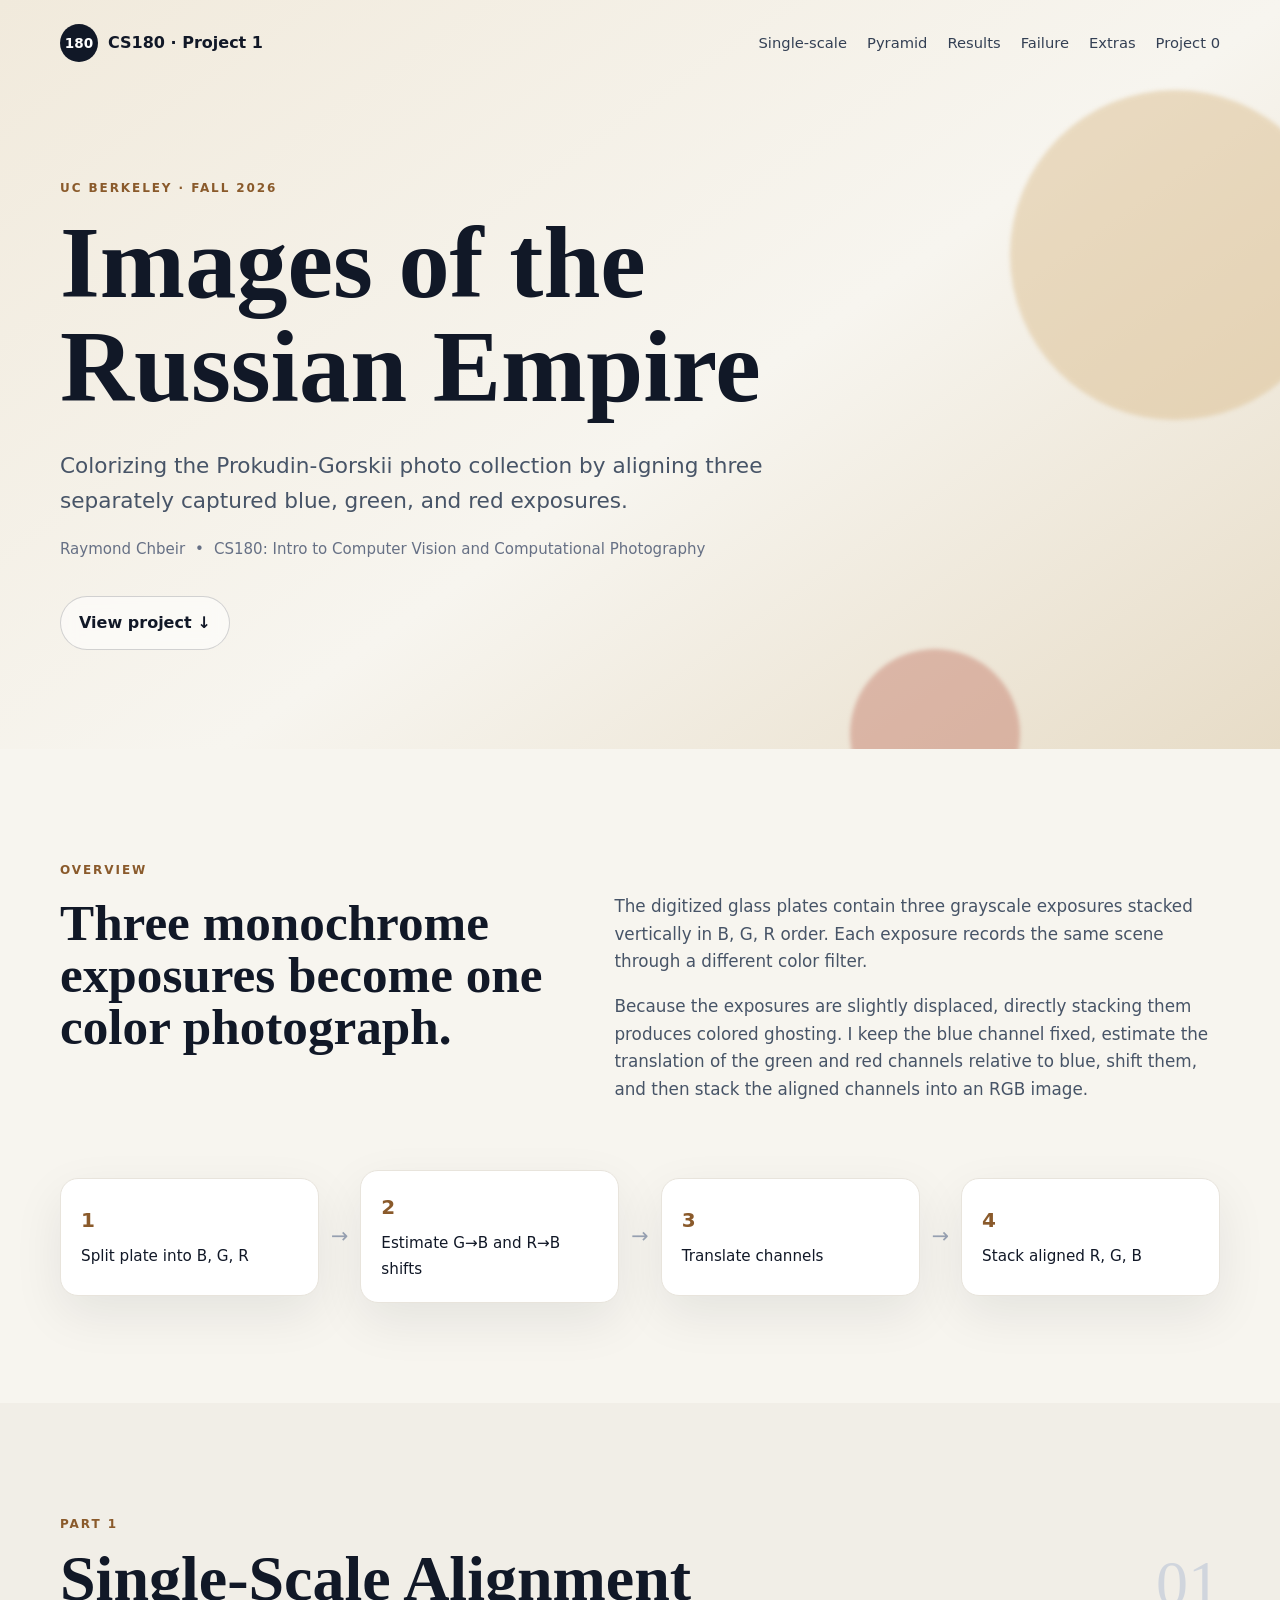
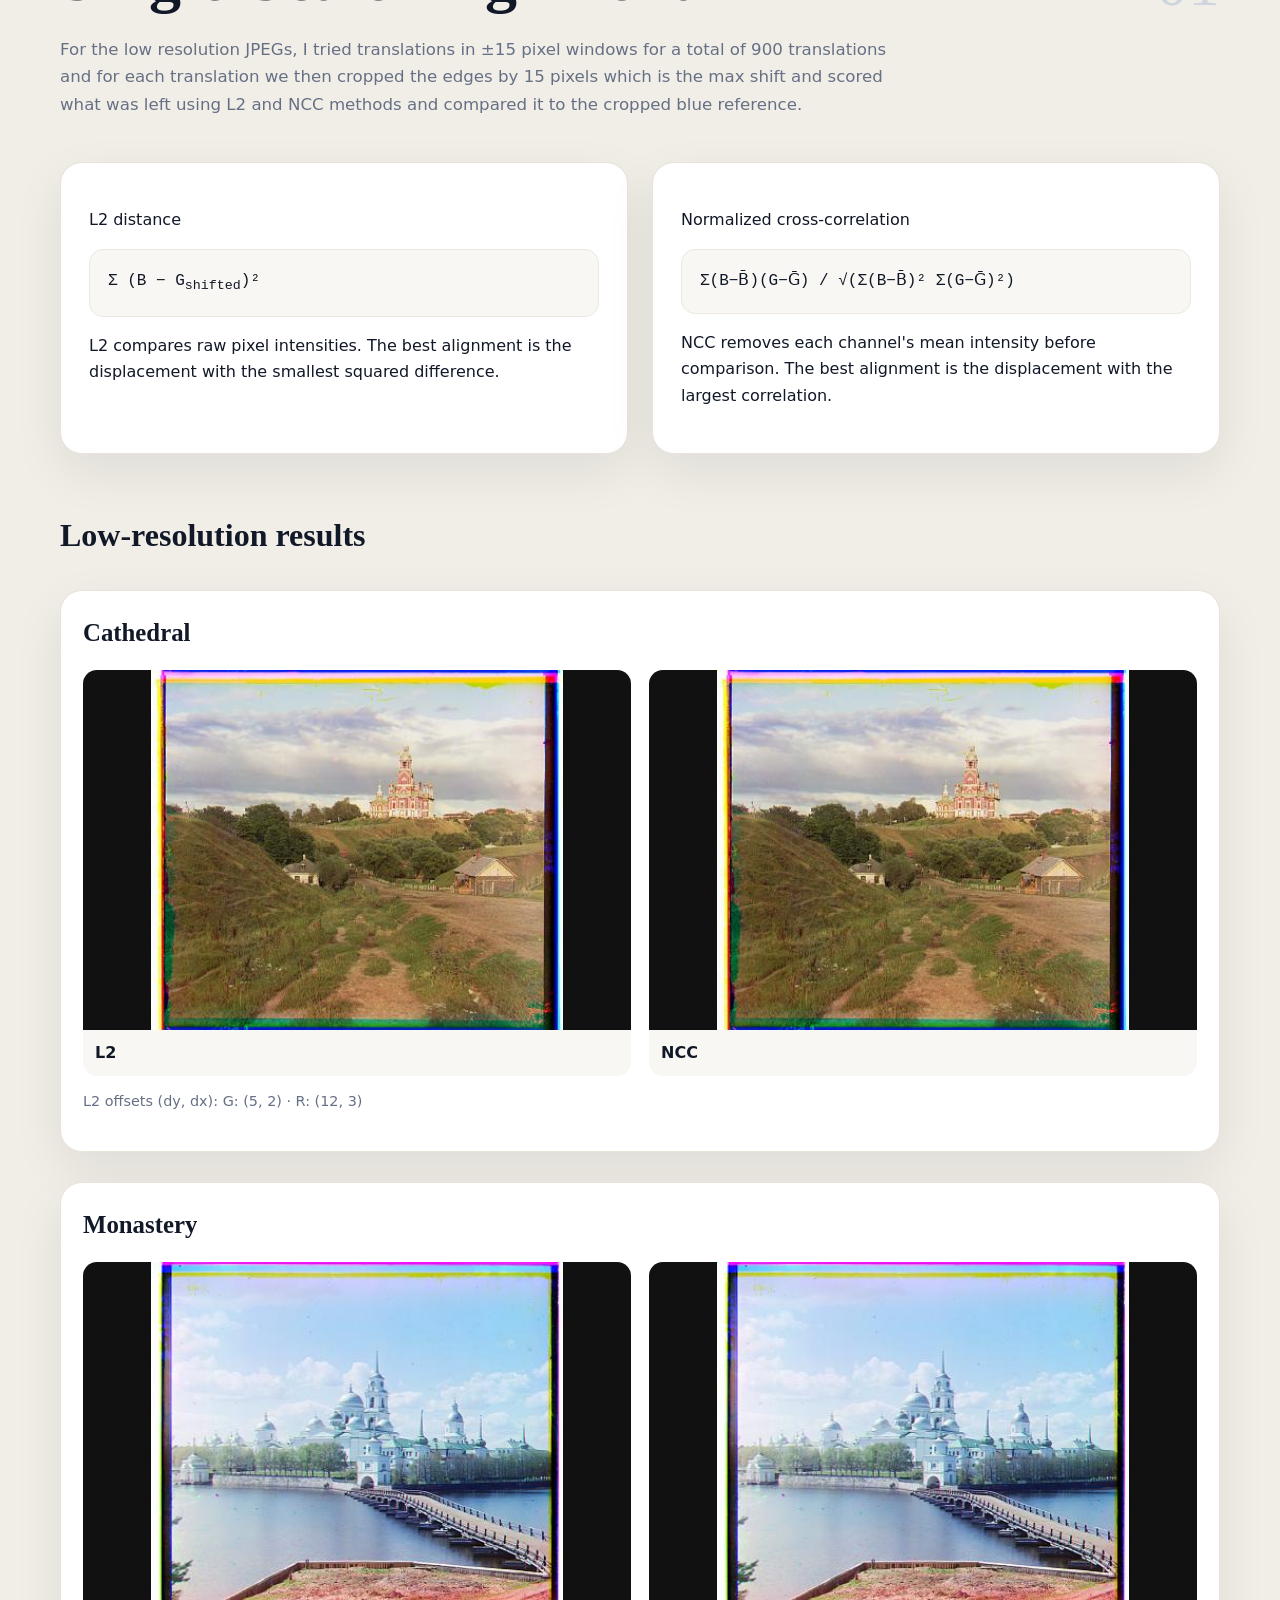
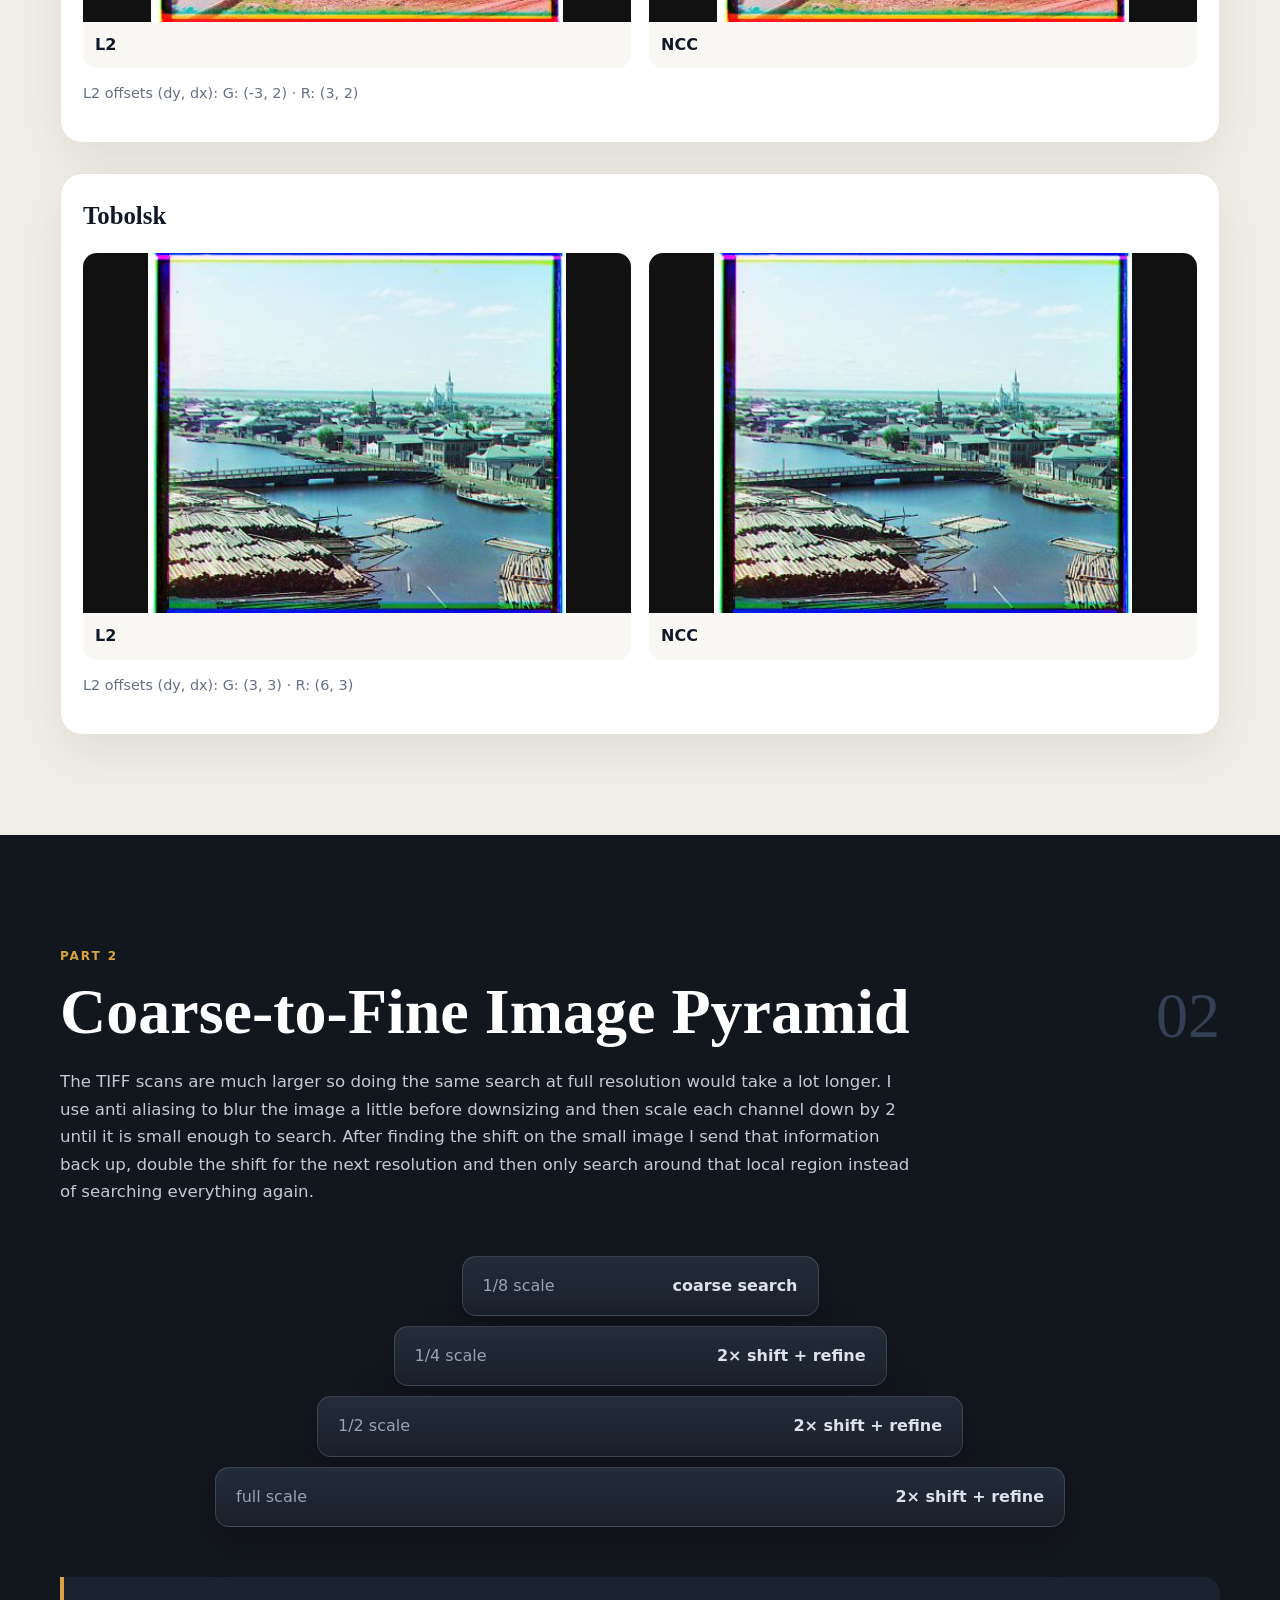
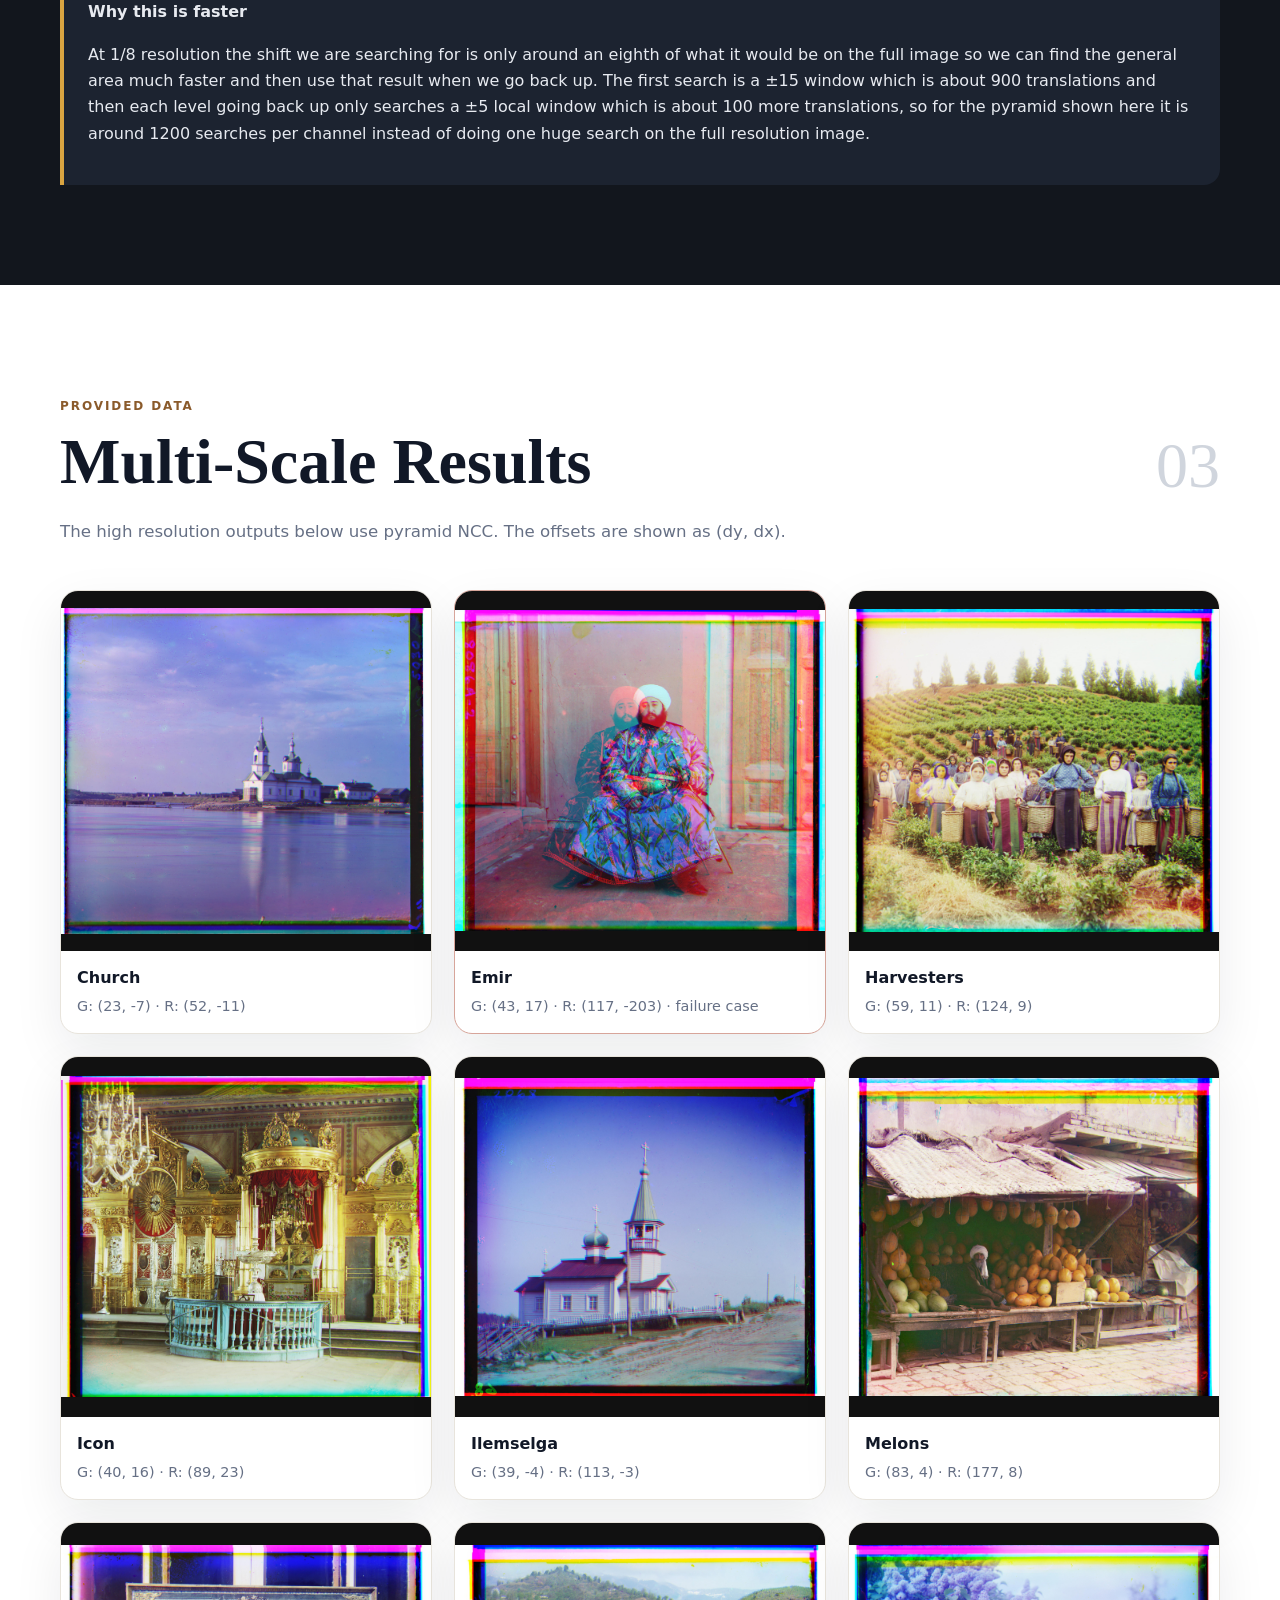
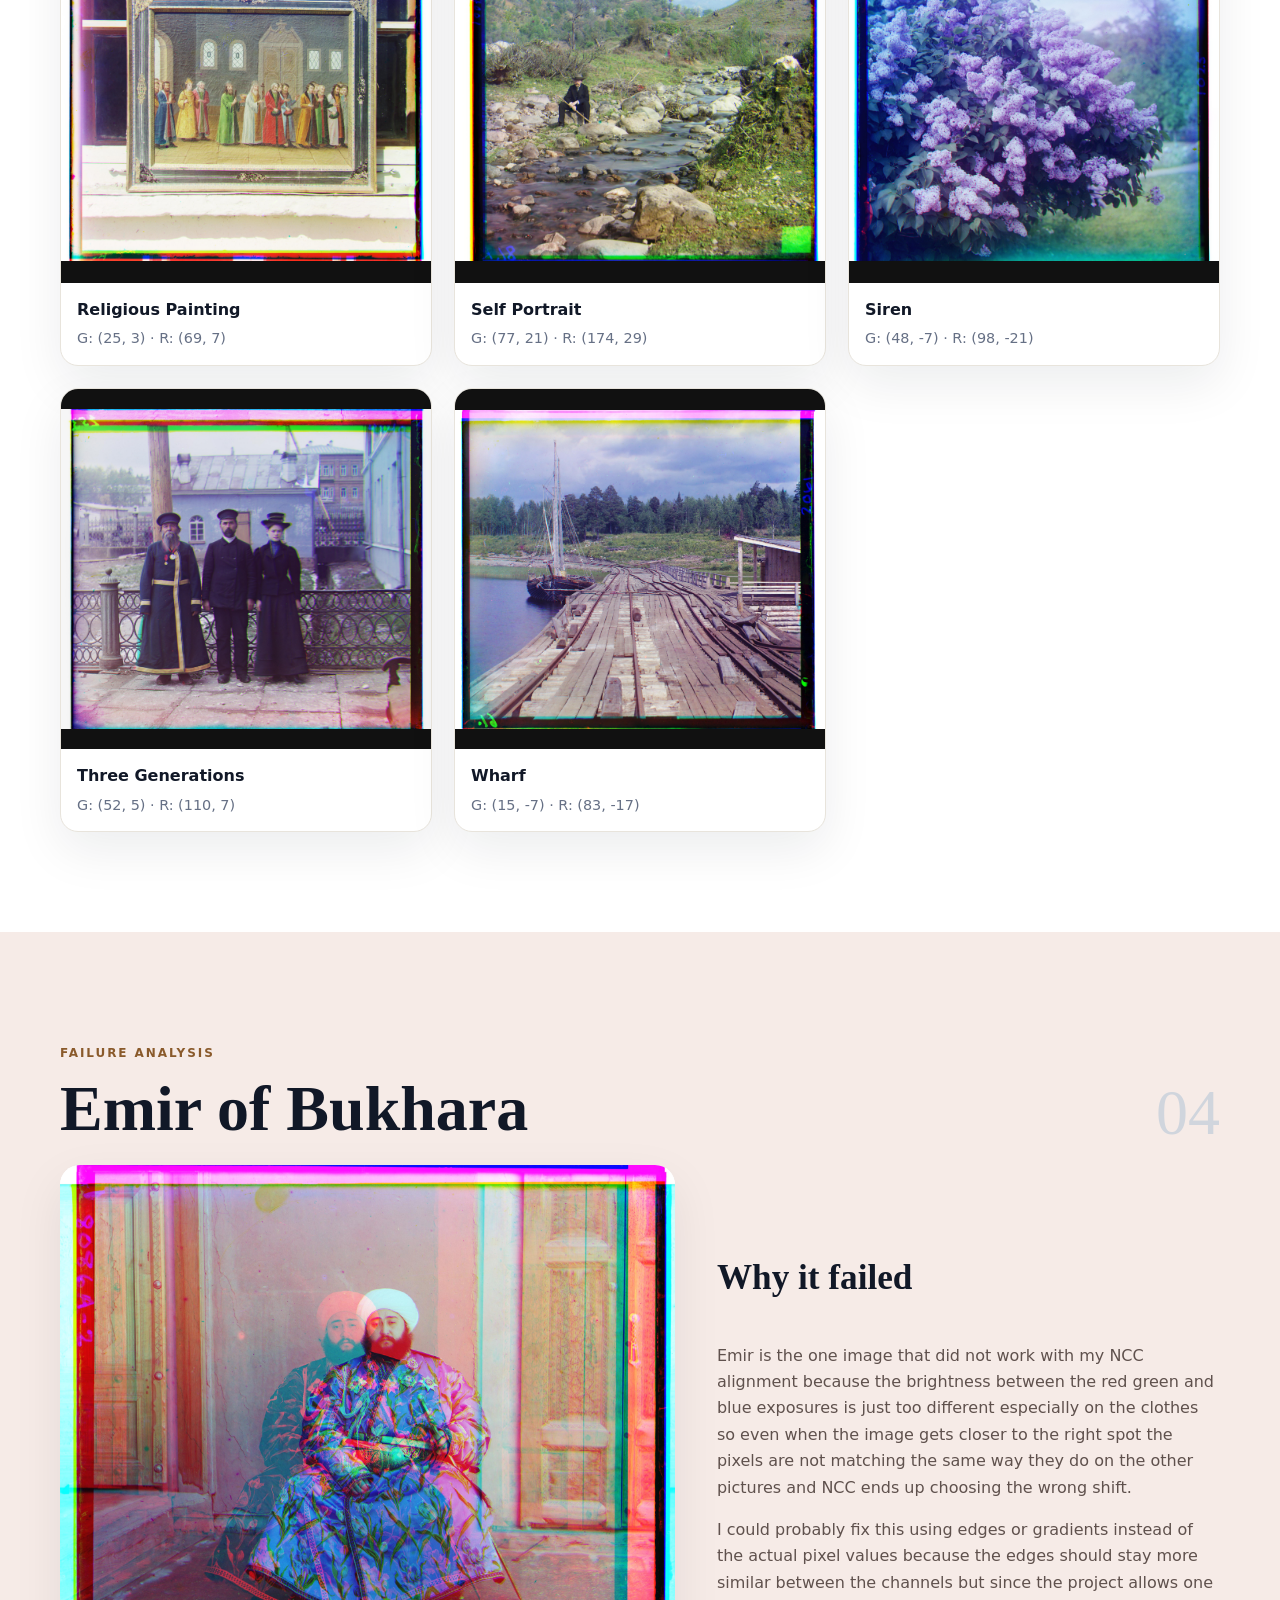
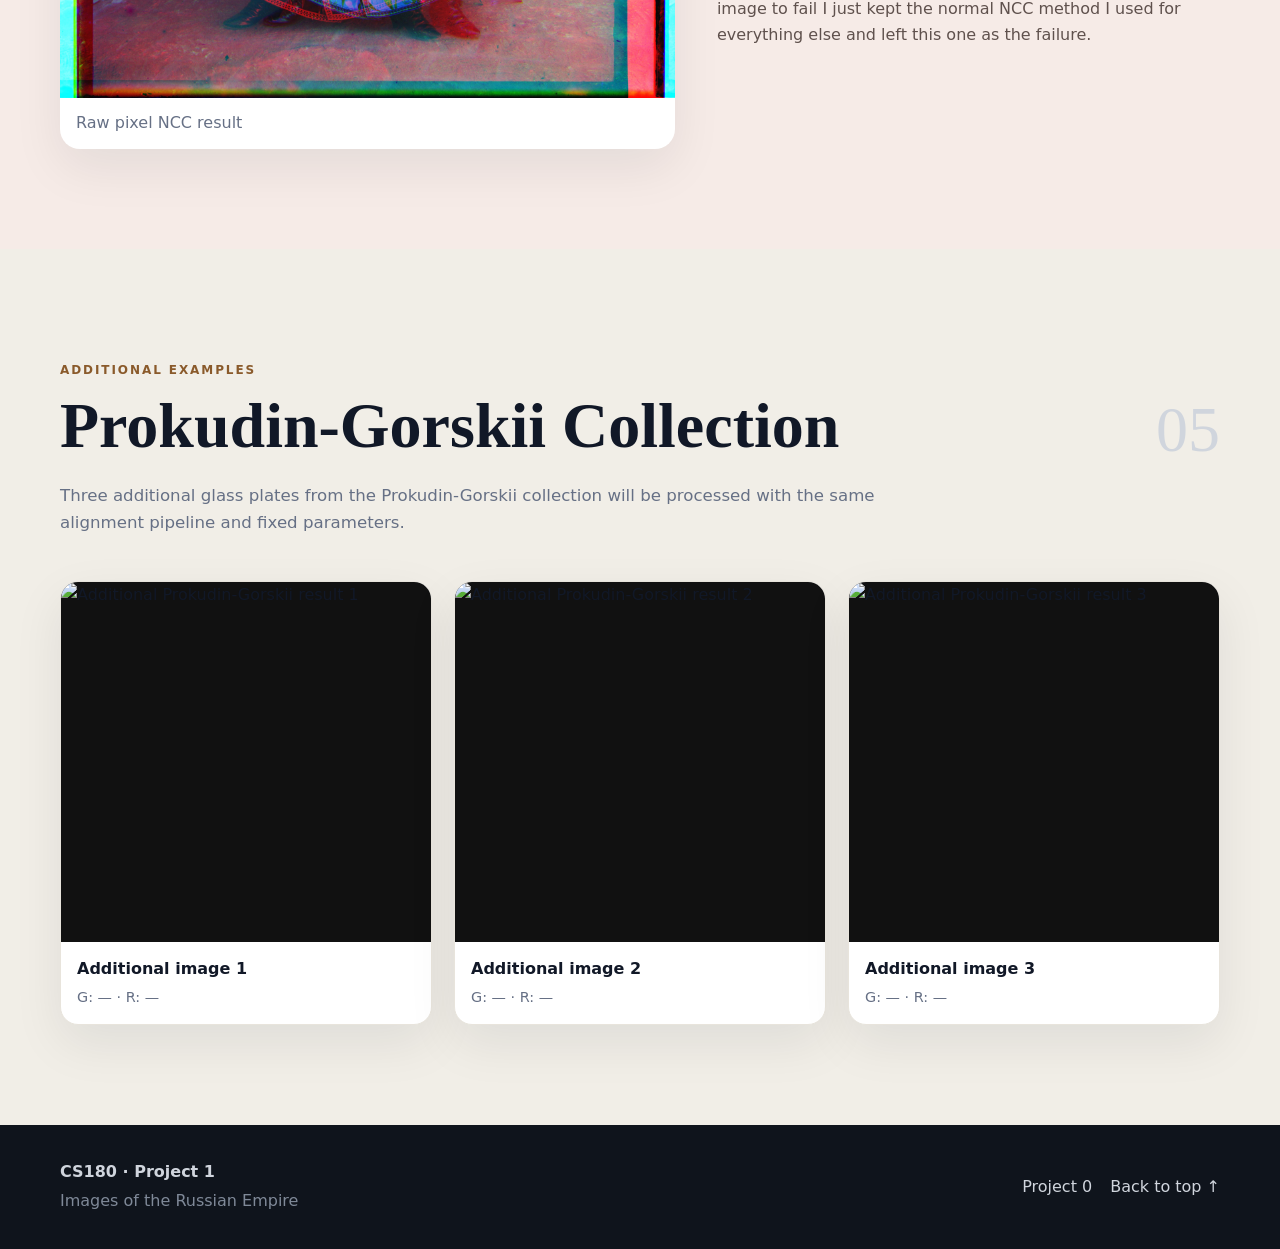
==== commit 79cb20f2: "Remove code section from Project 1 webpage" ====
--- a/proj1/index.html
+++ b/proj1/index.html
@@ -167,13 +167,6 @@
     </div>
   </div>
 </section>
-
-<section class="code-section">
-  <div class="shell code-callout">
-    <div><p class="section-kicker">Implementation</p><h2>Code</h2><p>The final notebook contains the L2 search, NCC search, pyramid recursion, image generation, and recorded offsets.</p></div>
-    <a class="code-link" href="code/main.ipynb">Open main.ipynb →</a>
-  </div>
-</section>
 </main>
 
 <footer><div class="shell footer-content"><div><strong>CS180 · Project 1</strong><p>Images of the Russian Empire</p></div><div class="footer-links"><a href="../">Project 0</a><a href="#top">Back to top ↑</a></div></div></footer>
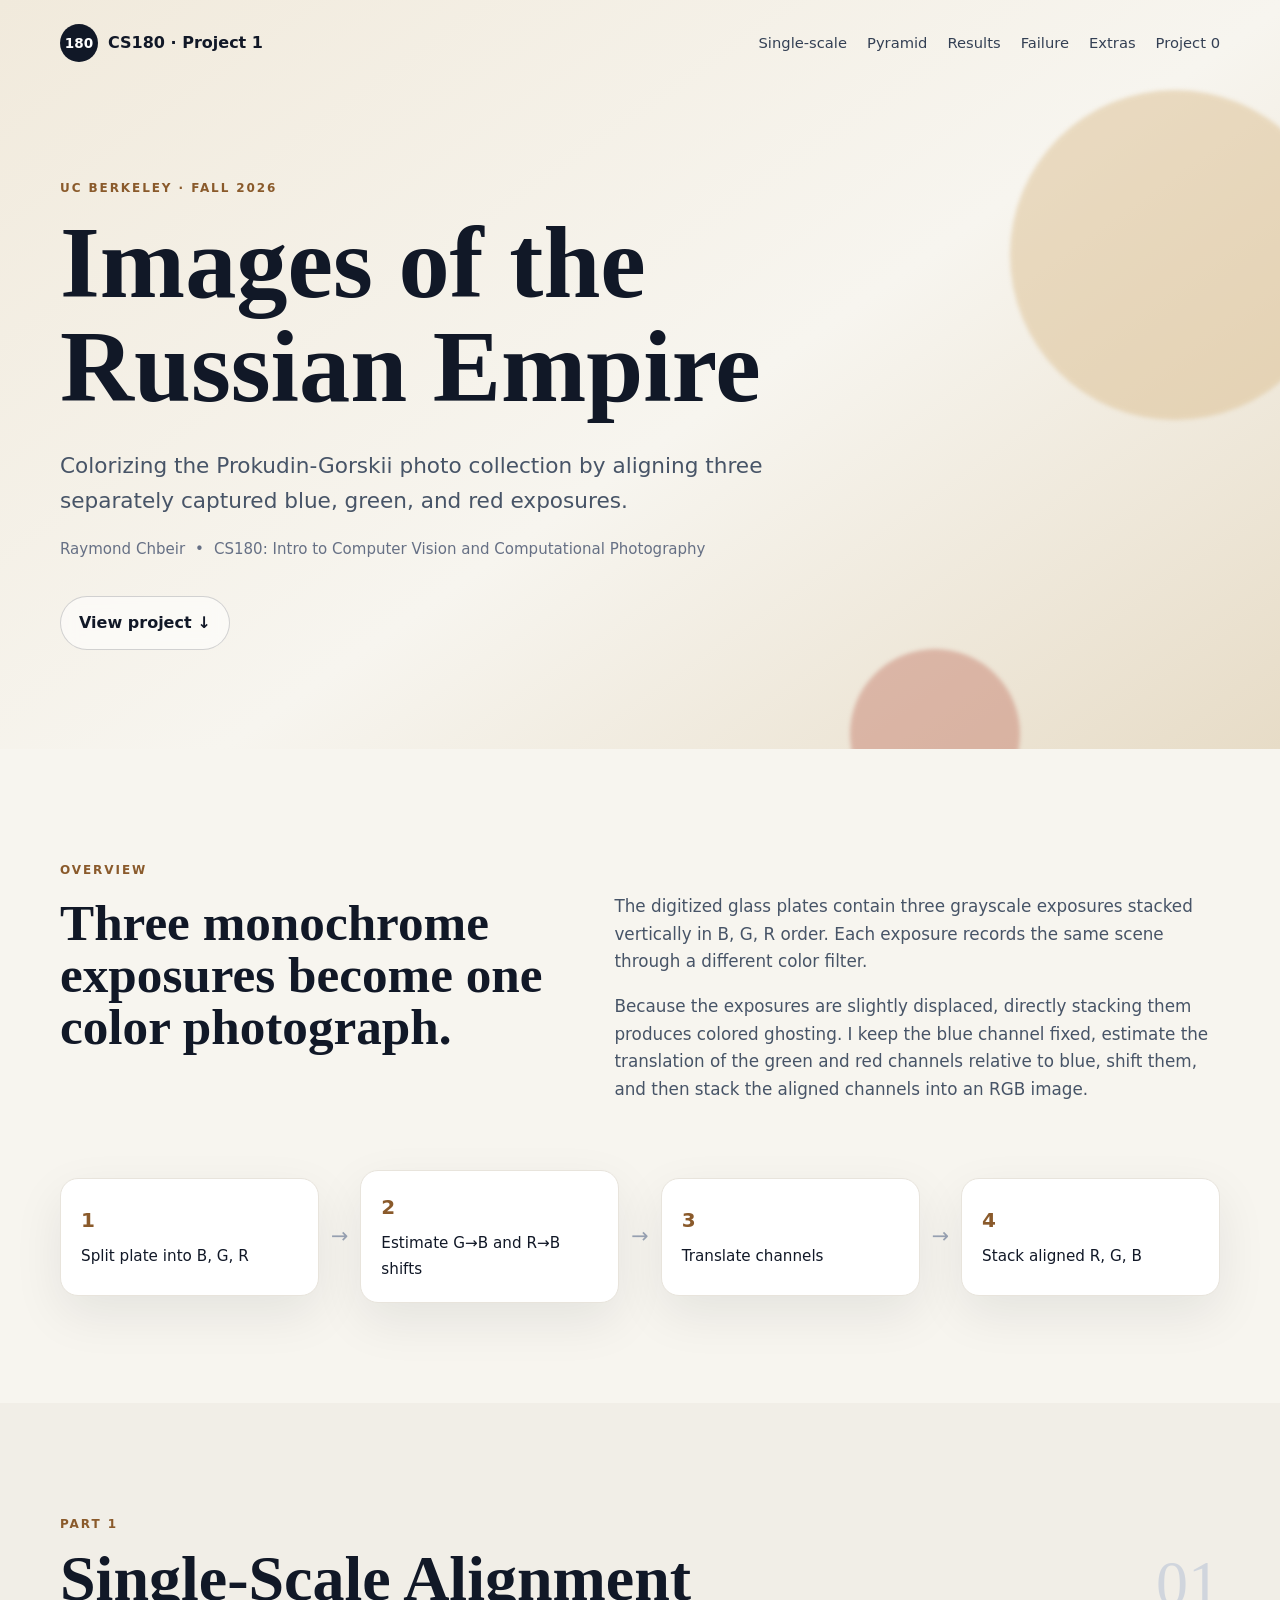
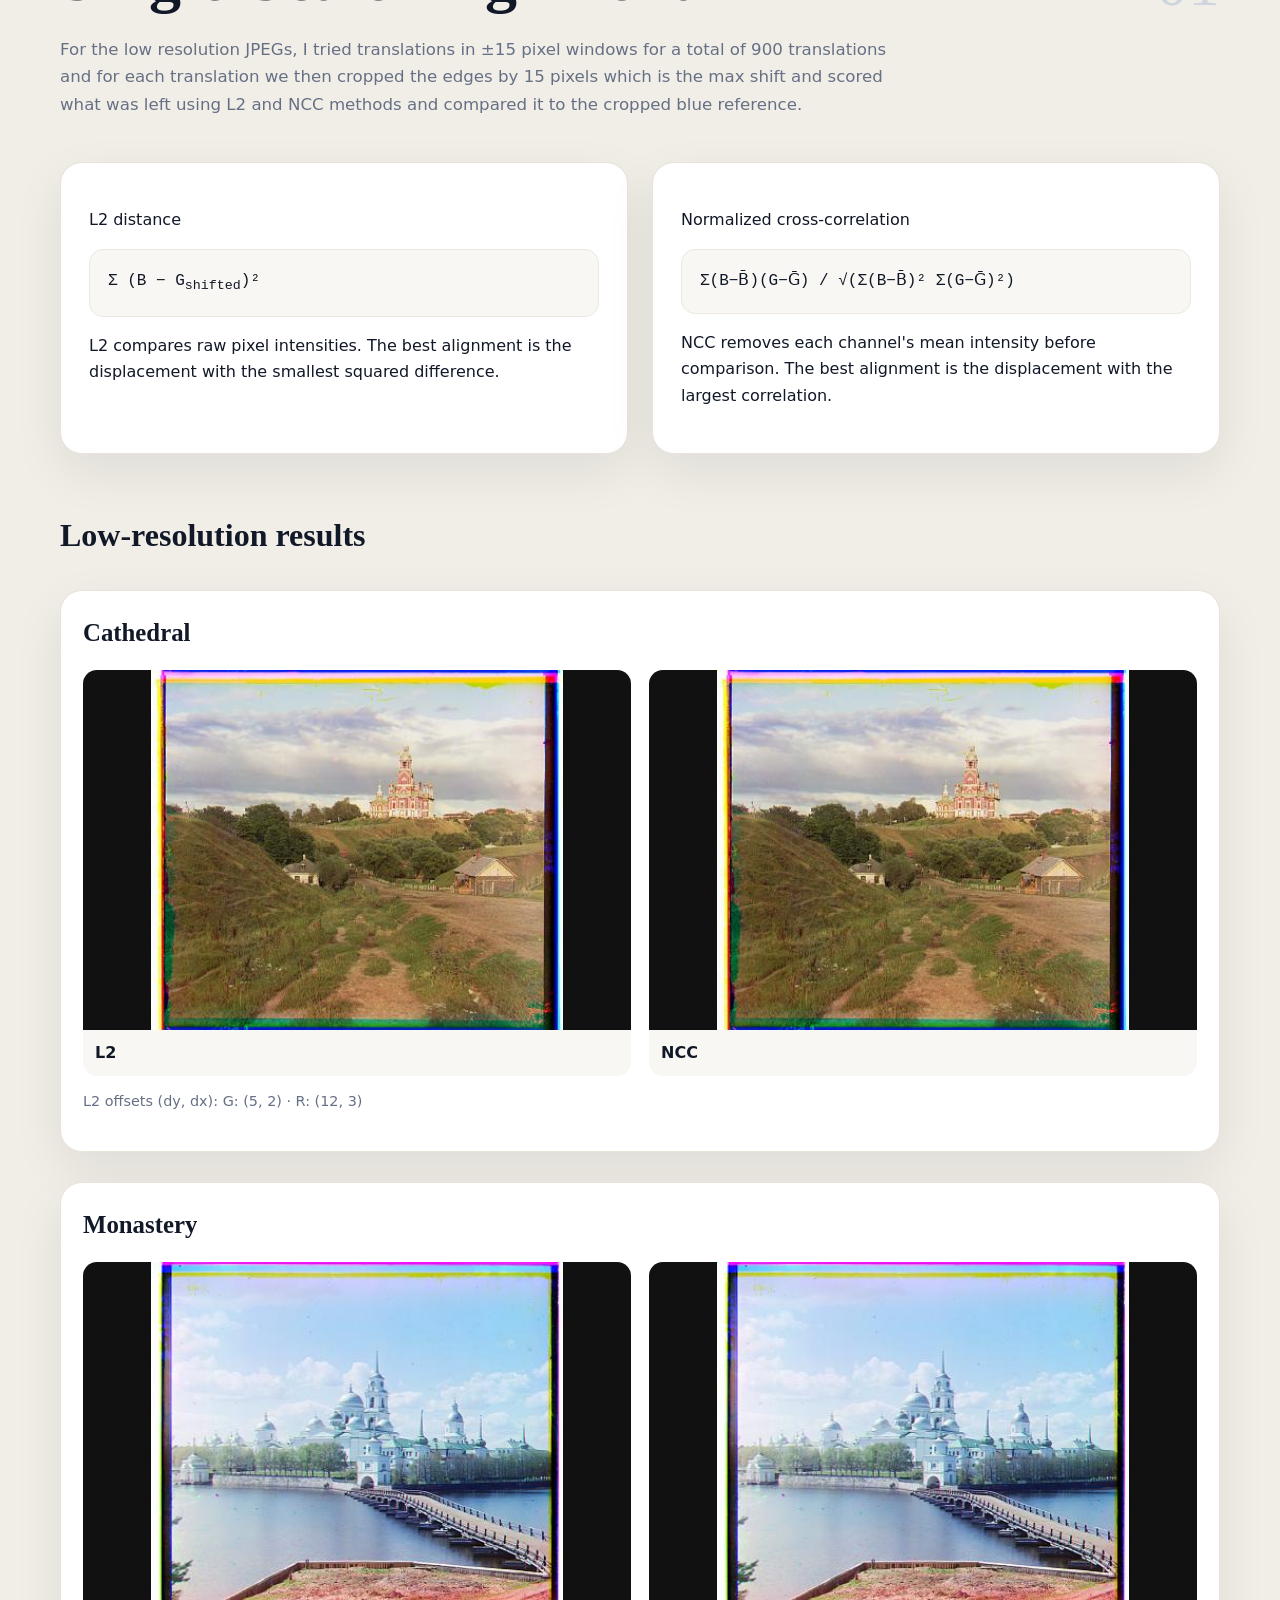
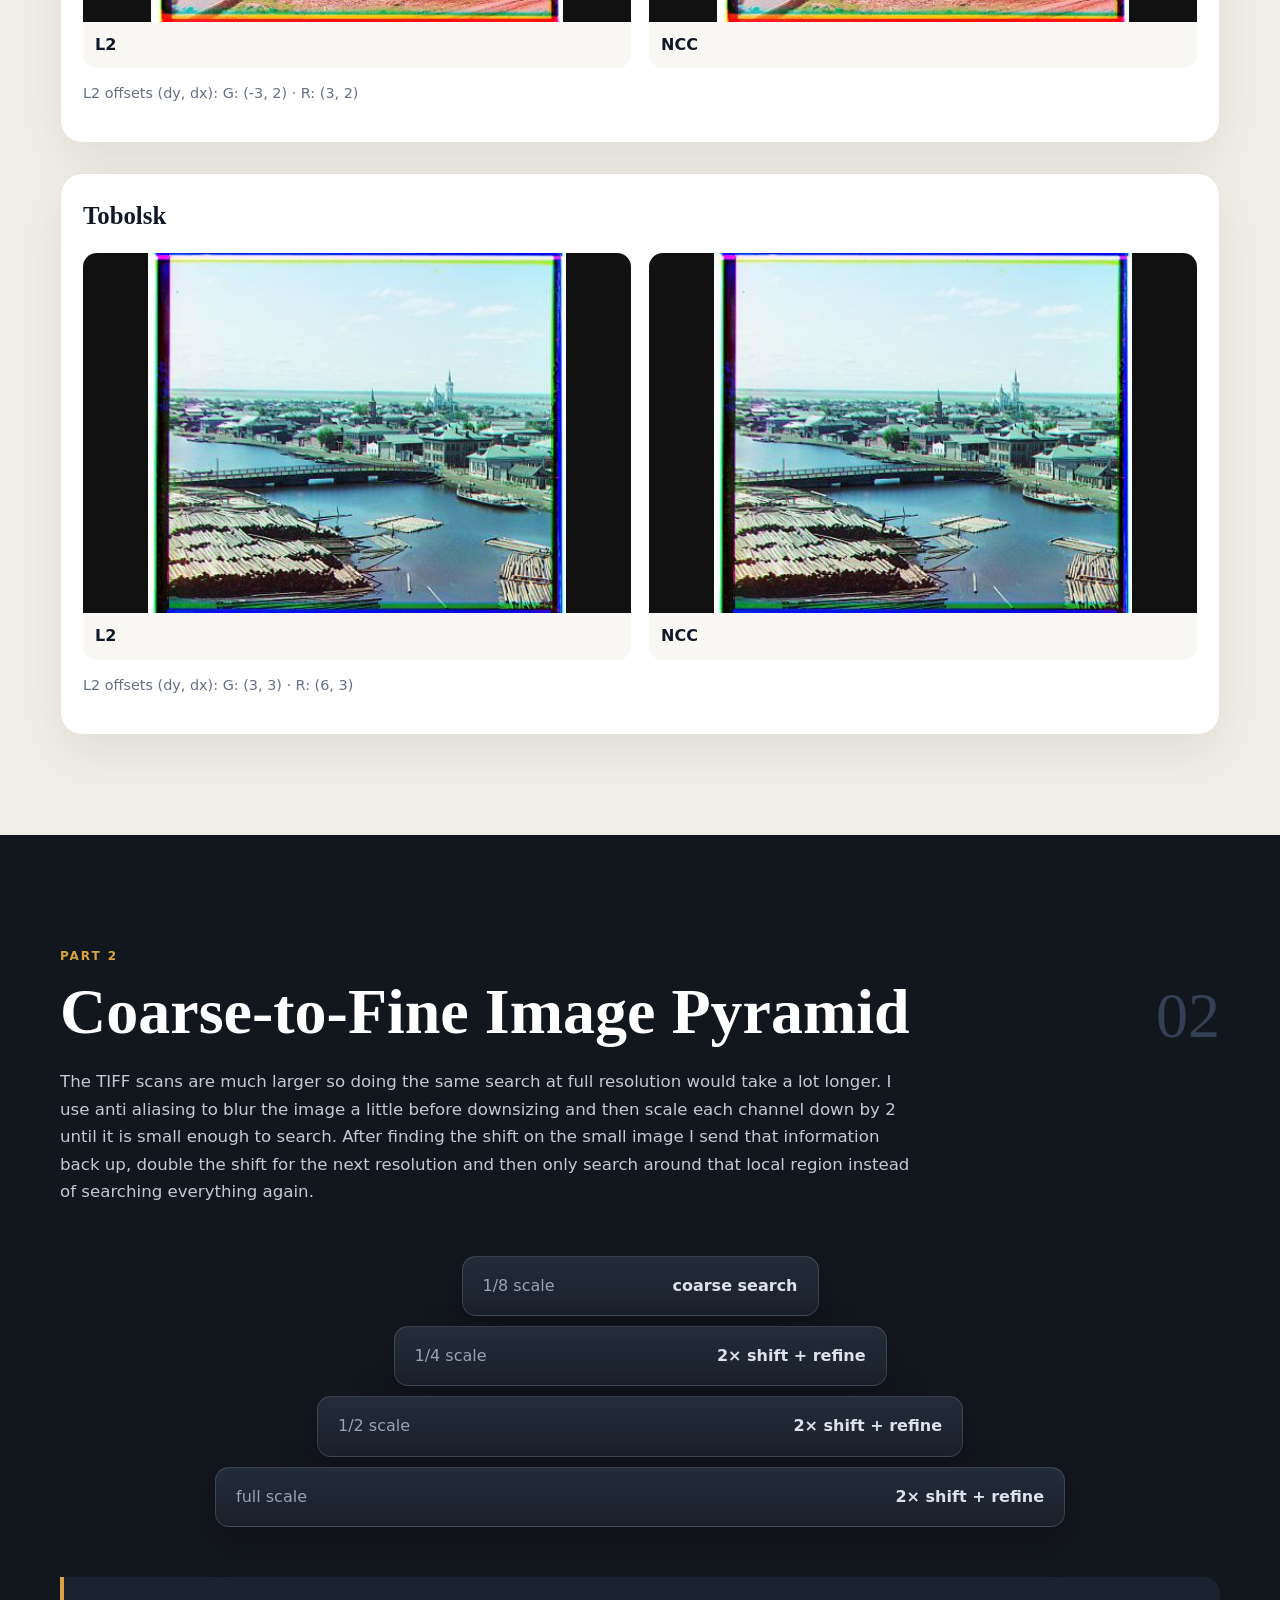
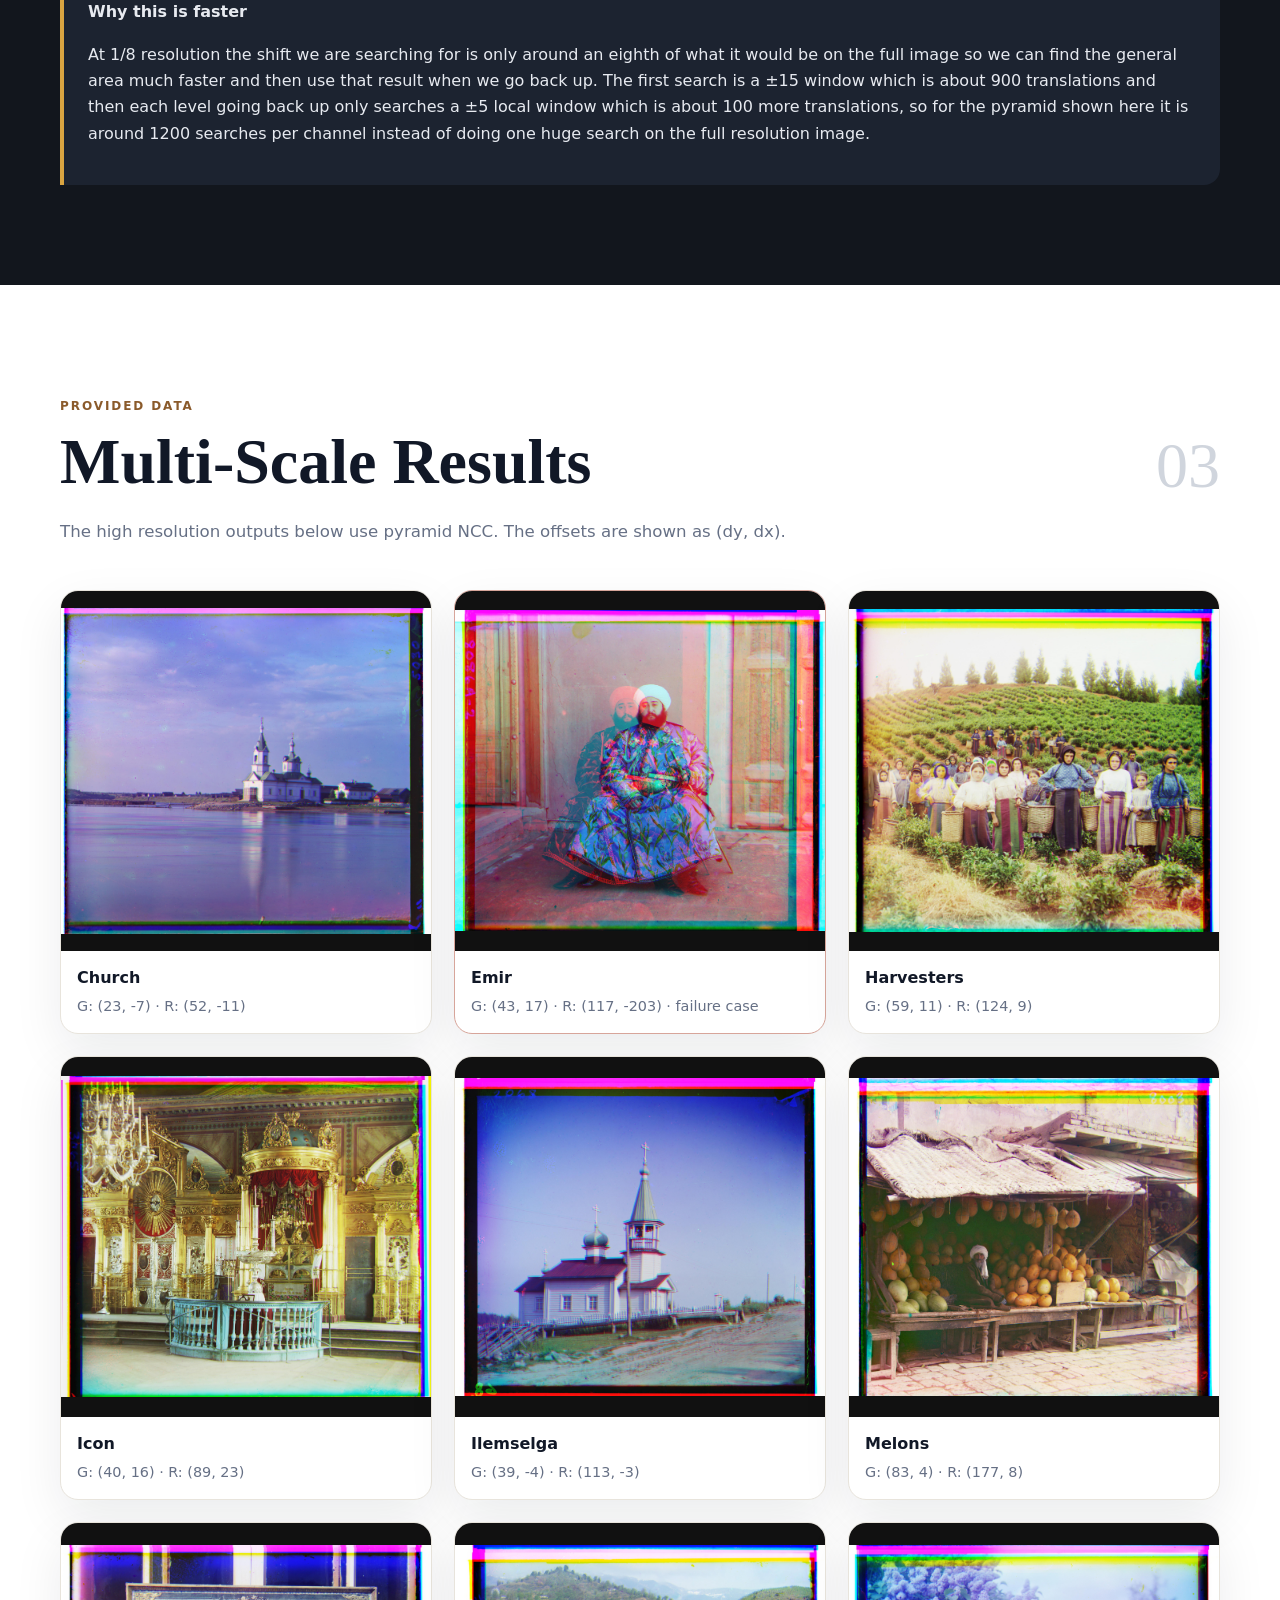
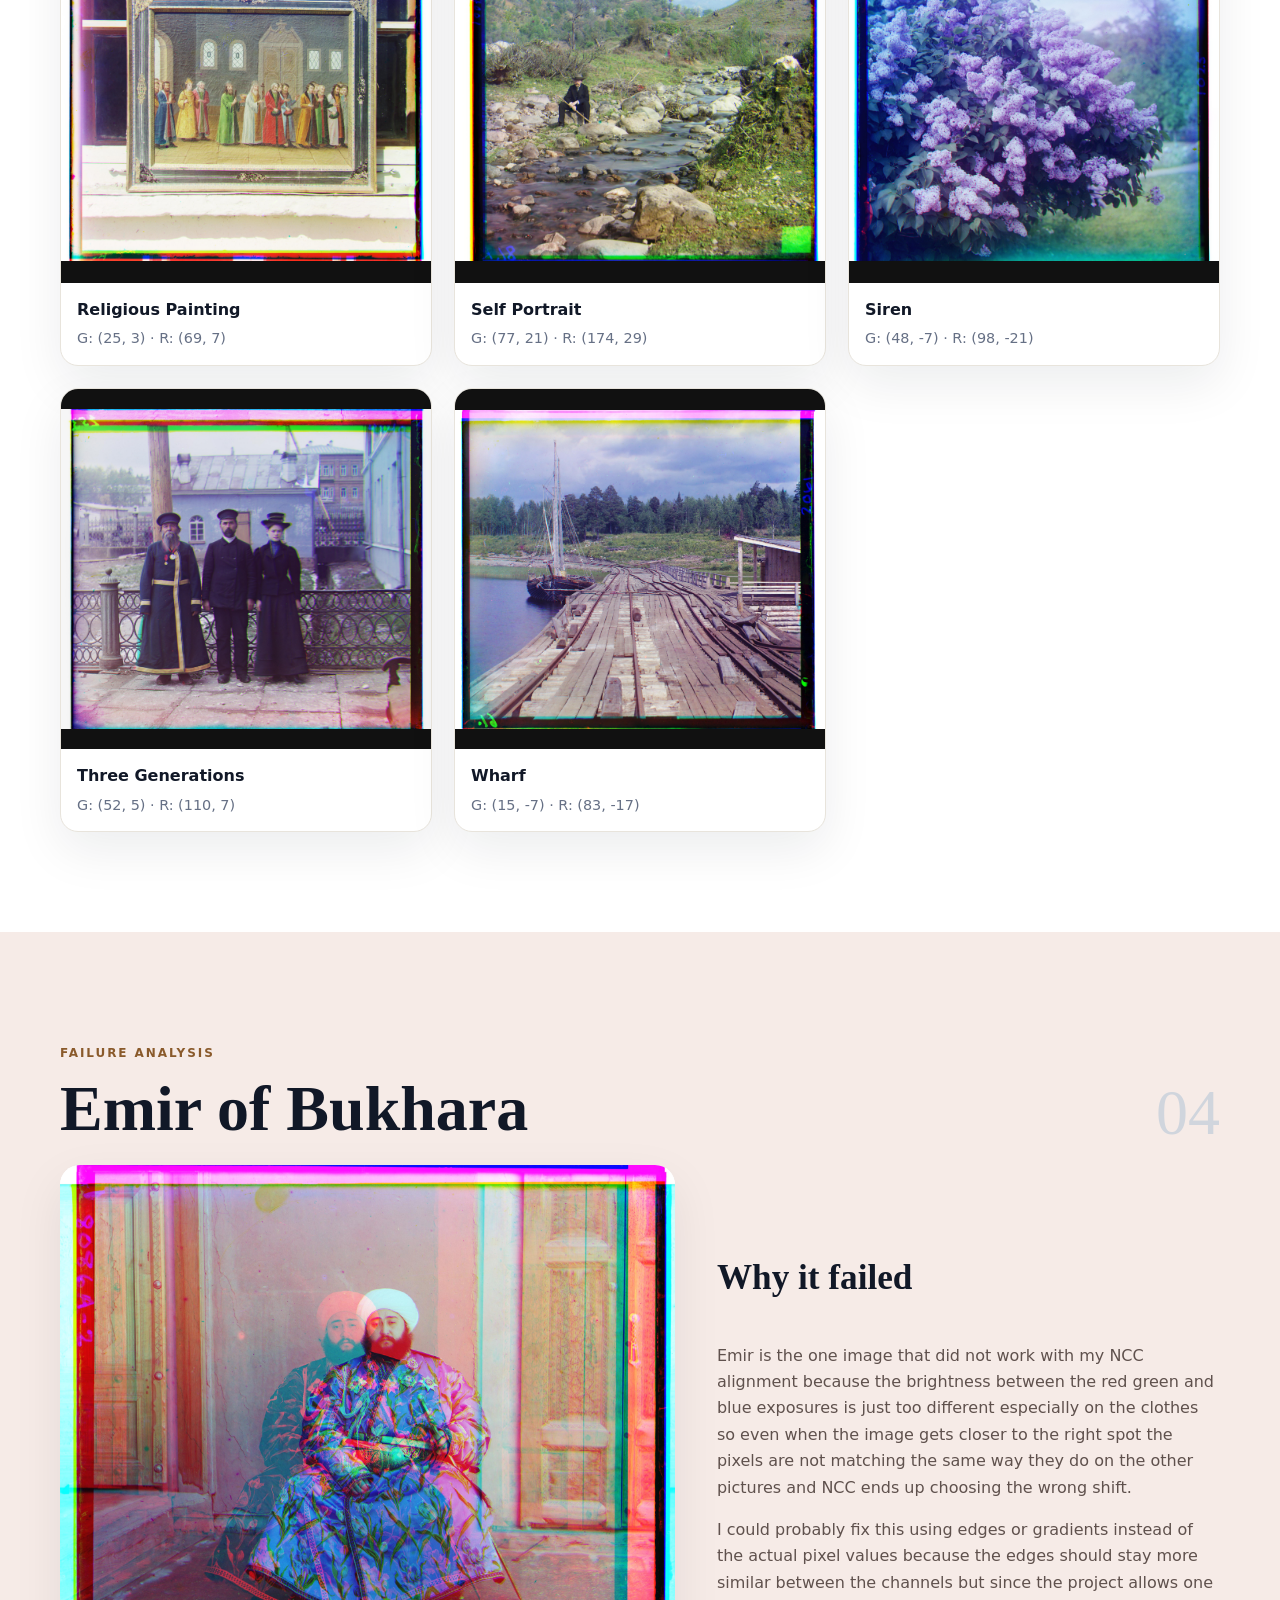
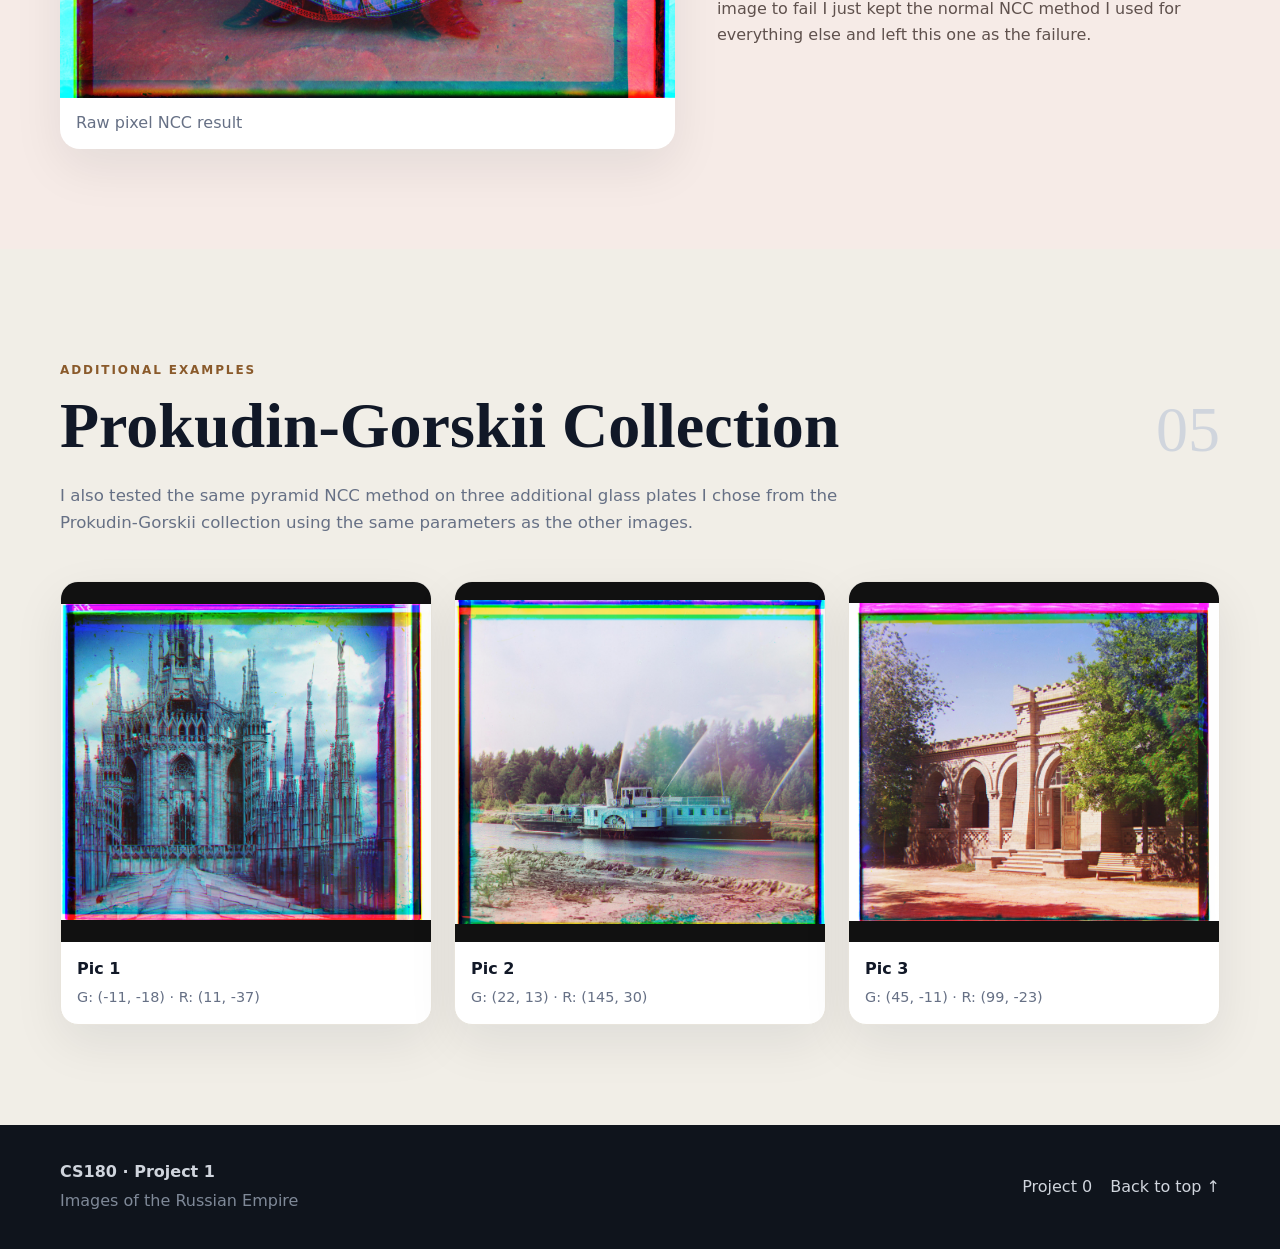
==== commit 9ea1f6f1: "Add extra image results and offsets" ====
--- a/proj1/index.html
+++ b/proj1/index.html
@@ -159,11 +159,11 @@
 <section class="project-section alt" id="extras">
   <div class="shell">
     <div class="section-heading"><div><p class="section-kicker">Additional examples</p><h2>Prokudin-Gorskii Collection</h2></div><span class="section-number">05</span></div>
-    <p class="section-copy">Three additional glass plates from the Prokudin-Gorskii collection will be processed with the same alignment pipeline and fixed parameters.</p>
+    <p class="section-copy">I also tested the same pyramid NCC method on three additional glass plates I chose from the Prokudin-Gorskii collection using the same parameters as the other images.</p>
     <div class="result-grid extras-grid">
-      <figure class="result-card"><img src="images/extra_1.jpg" alt="Additional Prokudin-Gorskii result 1"><figcaption><strong>Additional image 1</strong><span class="offset">G: — · R: —</span></figcaption></figure>
-      <figure class="result-card"><img src="images/extra_2.jpg" alt="Additional Prokudin-Gorskii result 2"><figcaption><strong>Additional image 2</strong><span class="offset">G: — · R: —</span></figcaption></figure>
-      <figure class="result-card"><img src="images/extra_3.jpg" alt="Additional Prokudin-Gorskii result 3"><figcaption><strong>Additional image 3</strong><span class="offset">G: — · R: —</span></figcaption></figure>
+      <figure class="result-card"><img src="images/extra_1.jpg" alt="Additional Prokudin-Gorskii result 1"><figcaption><strong>Pic 1</strong><span class="offset">G: (-11, -18) · R: (11, -37)</span></figcaption></figure>
+      <figure class="result-card"><img src="images/extra_2.jpg" alt="Additional Prokudin-Gorskii result 2"><figcaption><strong>Pic 2</strong><span class="offset">G: (22, 13) · R: (145, 30)</span></figcaption></figure>
+      <figure class="result-card"><img src="images/extra_3.jpg" alt="Additional Prokudin-Gorskii result 3"><figcaption><strong>Pic 3</strong><span class="offset">G: (45, -11) · R: (99, -23)</span></figcaption></figure>
     </div>
   </div>
 </section>
